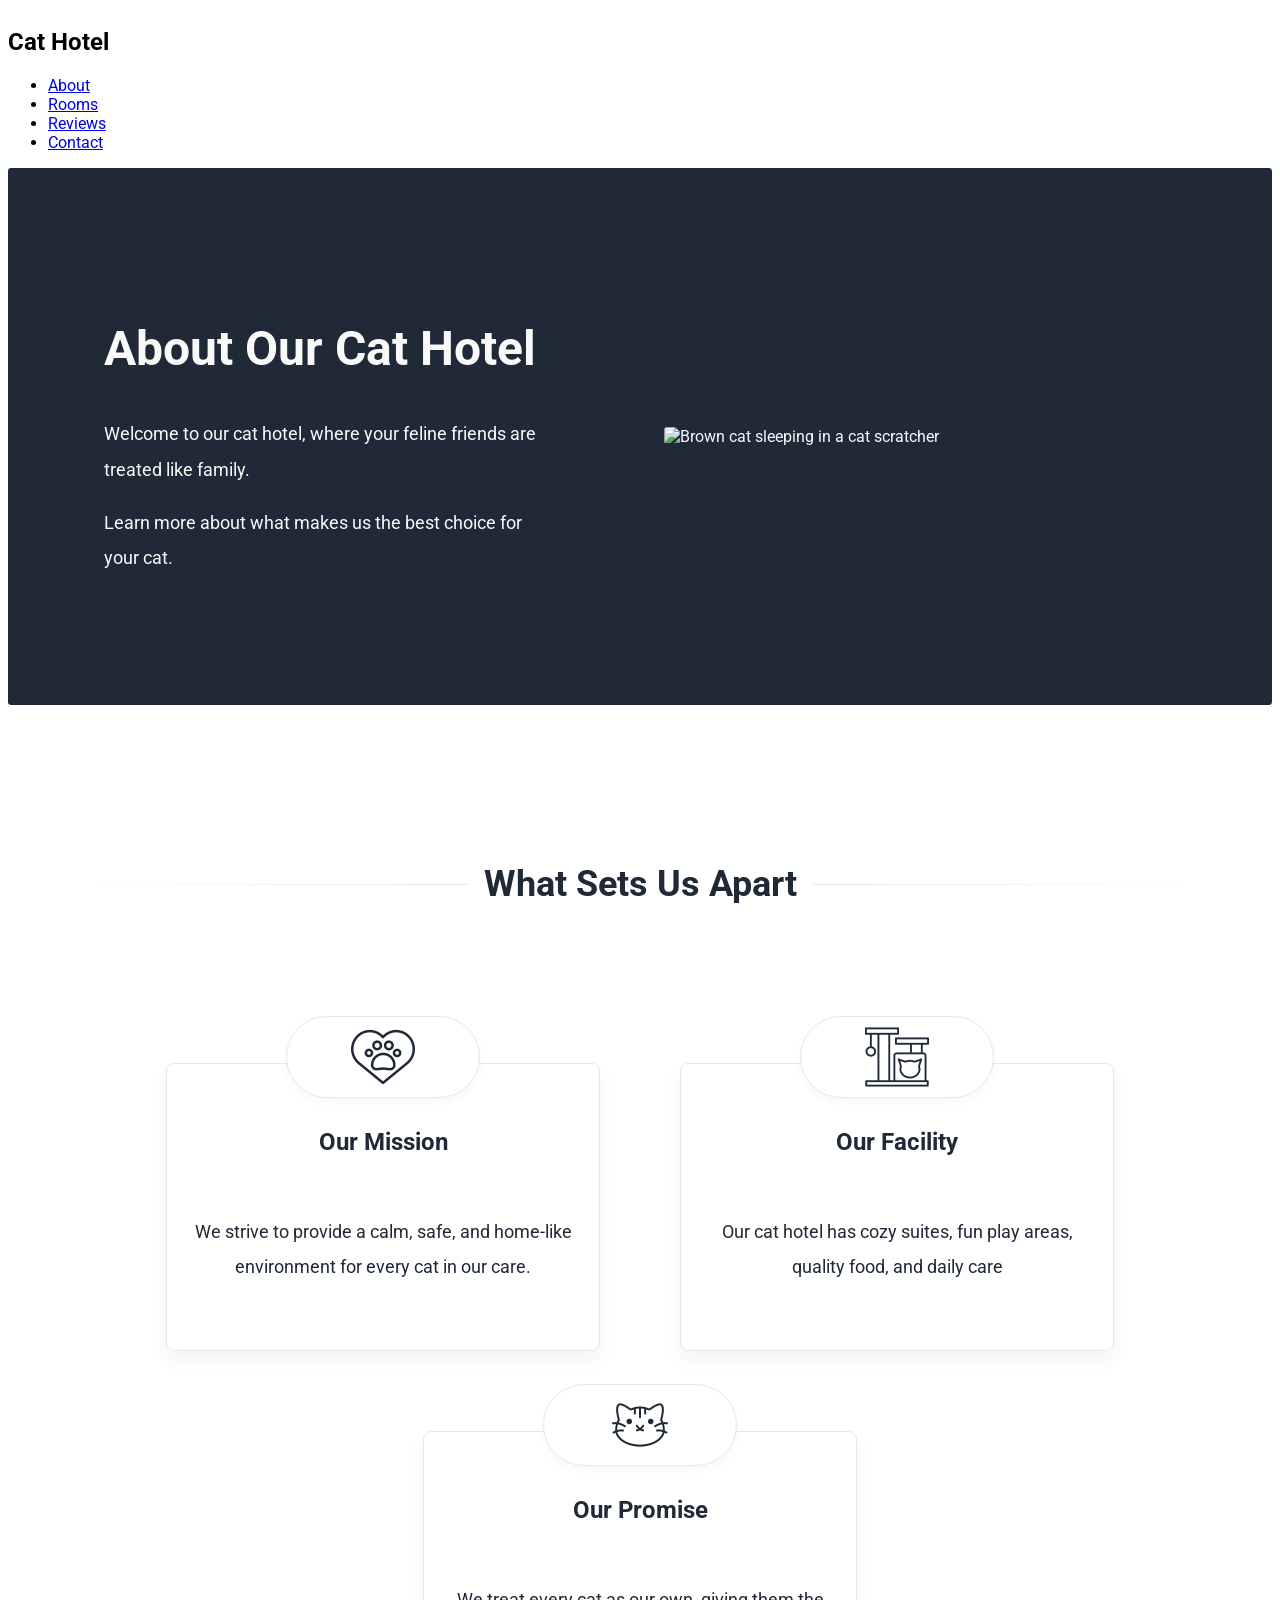
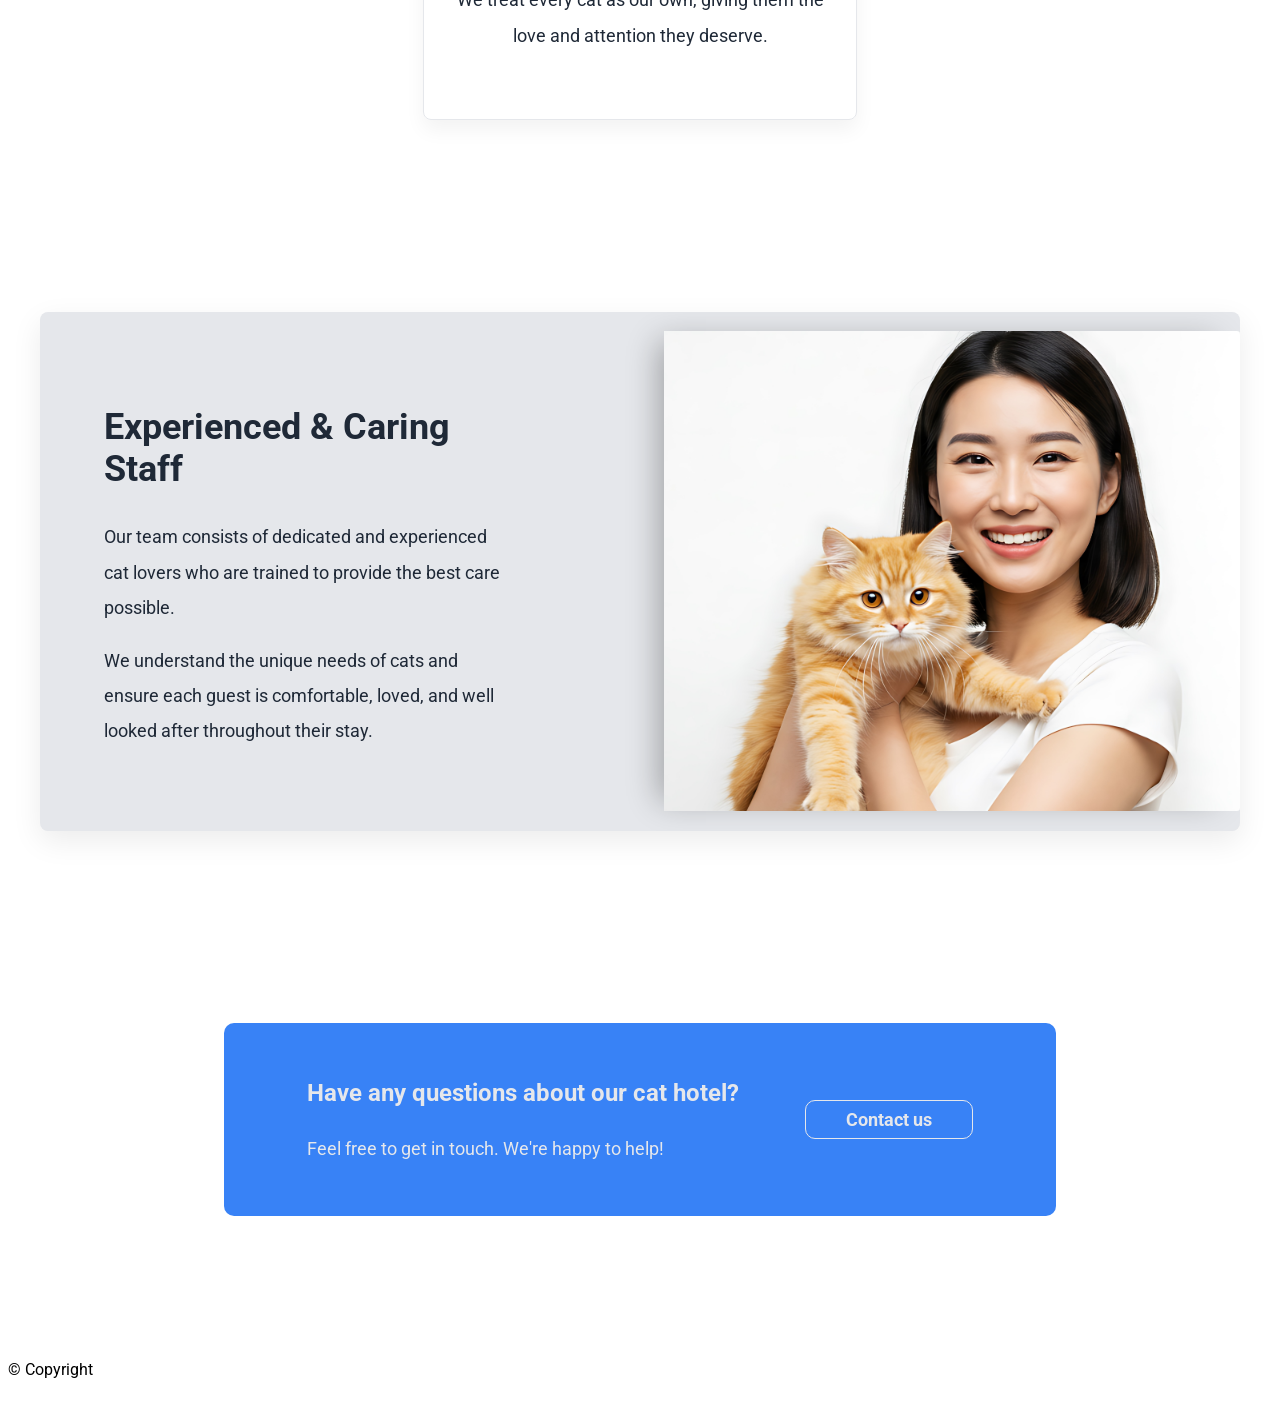
==== pages/about/about.html @ ea65e8a0 "Merge pull request #7 from zoegaidmore/ui-update-about-reviews feat: complete About and Reviews page" ====
<!doctype html>
<html lang="en">
  <head>
    <meta charset="UTF-8" />
    <meta name="viewport" content="width=device-width, initial-scale=1.0" />

    <link rel="stylesheet" href="../../assets/css/main.css" />
    <link rel="stylesheet" href="./about.css" />

    <title>About</title>
  </head>
  <body>
    <header>
      <div class="container">
        <h2>Cat Hotel</h2>
        <nav aria-label="Main navigation">
          <ul>
            <li><a href="../about/about.html" aria-current="page">About</a></li>
            <li><a href="../rooms/rooms.html">Rooms</a></li>
            <li><a href="../reviews/reviews.html">Reviews</a></li>
            <li><a href="../contact/contact.html">Contact</a></li>
          </ul>
        </nav>
      </div>
    </header>

    <main id="main-content">
      <div class="wrapper">
        <section class="section hero-about">
          <div class="hero-about__container container-flex-center">
            <div class="hero-about__content">
              <h1 class="hero-about__heading">About Our Cat Hotel</h1>
              <p class="hero-about__text">
                Welcome to our cat hotel, where your feline friends are treated like family.
              </p>
              <p class="hero-about__text">
                Learn more about what makes us the best choice for your cat.
              </p>
            </div>

            <img
              src="../../assets/images/about/about-hero-img.jpg"
              alt="Brown cat sleeping in a cat scratcher"
              class="hero-about__img"
            />
          </div>
        </section>

        <section class="section mission">
          <h2 class="mission__header">What Sets Us Apart</h2>

          <div class="mission__container">
            <article class="mission__card">
              <div class="mission__img-container">
                <img
                  src="../../assets/images/about/about-mission.png"
                  alt="mission icon"
                  class="mission__img"
                />
              </div>
              <h3 class="mission__card-header">Our Mission</h3>
              <p class="mission__card-text">
                We strive to provide a calm, safe, and home-like environment for every cat in our
                care.
              </p>
            </article>
            <article class="mission__card">
              <div class="mission__img-container">
                <img
                  src="../../assets/images/about/about-facility.png"
                  alt="Cat facility icon"
                  class="mission__img"
                />
              </div>
              <h3 class="mission__card-header">Our Facility</h3>
              <p class="mission__card-text">
                Our cat hotel has cozy suites, fun play areas, quality food, and daily care
              </p>
            </article>
            <article class="mission__card">
              <div class="mission__img-container">
                <img
                  src="../../assets/images/about/about-promise.png"
                  alt="Cat promise icon"
                  class="mission__img"
                />
              </div>
              <h3 class="mission__card-header">Our Promise</h3>
              <p class="mission__card-text">
                We treat every cat as our own, giving them the love and attention they deserve.
              </p>
            </article>
          </div>
        </section>

        <section class="section staff">
          <div class="staff__container container-flex-center">
            <div class="staff__content">
              <h2 class="staff__header">Experienced & Caring Staff</h2>
              <p class="staff__text">
                Our team consists of dedicated and experienced cat lovers who are trained to provide
                the best care possible.
              </p>
              <p class="staff__text">
                We understand the unique needs of cats and ensure each guest is comfortable, loved,
                and well looked after throughout their stay.
              </p>
            </div>
            <div class="staff__img-shadow-overlay"></div>
            
            <img
              src="../../assets/images/about/about-staff.jpg"
              alt="Cat hotel staff holding cat and smiling"
              class="staff__img"
            />
          </div>
        </section>

        <section class="section contact">
          <div class="contact__content">
            <h3 class="contact__header">Have any questions about our cat hotel?</h3>
            <p class="contact__text">Feel free to get in touch. We're happy to help!</p>
          </div>
          <a href="../contact/contact.html" class="contact__btn">Contact us</a>
        </section>
      </div>
    </main>

    <footer>
      <div class="container">
        <p>&copy; Copyright</p>
      </div>
    </footer>
  </body>
</html>
---- assets/css/main.css ----
:root {
  /*-------------------- COLORS --------------------*/

  /* Backgrounds */
  --color-bg-light: #e5e7eb;
  --color-bg-dark: #1f2937;

  /* Text colors */
  --color-text-primary: #1f2937;
  --color-text-secondary: #e5e7eb;
  --color-text-inverse: #f9faf8;

  /* Accent / CTA */
  --color-accent: #3882f6;

  /* Borders */
  --color-border: #e5e7eb;
  --color-accent-border: #3882f6;

  /*-------------------- TYPOGRAPHY --------------------*/

  /* Font family */
  --font-family-base: "Roboto", sans-serif;

  /* Font sizes */
  --font-size-xl: 3rem;
  --font-size-lg: 2.25rem;
  --font-size-md: 1.5rem;
  --font-size-sm: 1.125rem;

  /* Font weights */
  --font-weight-extra-bold: 800;
  --font-weight-bold: 700;
  --font-weight-regular: 400;
  --font-weight-light: 300;

  /* Font styles */
  --font-style-normal: normal;
  --font-style-italic: italic;

  /*-------------------- OTHER --------------------*/

  /* Border Radii */
  --border-radius-btn: 0.625rem;
  --border-radius-primary: 0.2rem;
  --border-radius-card: 0.5rem;
}

@font-face {
  font-family: "Roboto";
  src: url("../fonts/roboto/Roboto-LightItalic.ttf") format("truetype");
  font-weight: 300;
  font-style: italic;
}

@font-face {
  font-family: "Roboto";
  src: url("../fonts/roboto/Roboto-Regular.ttf") format("truetype");
  font-weight: 400;
  font-style: normal;
}

@font-face {
  font-family: "Roboto";
  src: url("../fonts/roboto/Roboto-Bold.ttf") format("truetype");
  font-weight: 700;
  font-style: normal;
}

@font-face {
  font-family: "Roboto";
  src: url("../fonts/roboto/Roboto-ExtraBold.ttf") format("truetype");
  font-weight: 800;
  font-style: normal;
}

body {
  display: flex;
  flex-direction: column;
  min-height: 100vh;
  font-family: var(--font-family-base);
}

.skip-link {
  position: absolute;
  top: -100px;
  left: 1rem;
  padding: 0.5rem 1rem;
  z-index: 1000;
  border-radius: var(--border-radius-primary);
  background-color: var(--color-bg-dark);
  color: var(--color-text-inverse);
}

.skip-link:focus {
  top: 1rem;
}

.header {
  background-color: var(--color-bg-dark);
  padding: 1rem 5rem 1rem 5rem;
}

.header__inner {
  display: flex;
  justify-content: space-between;
  align-items: center;
  gap: 2rem;
}

.header__logo {
  font-size: var(--font-size-md);
  font-weight: var(--font-weight-bold);
  color: var(--color-text-inverse);
  text-decoration: none;
}

.header__nav {
  display: flex;
  gap: 2rem;
  flex-wrap: wrap;
}

.header__link {
  font-size: var(--font-size-sm);
  color: var(--color-text-secondary);
  text-decoration: none;
}

.header__link:hover {
  color: var(--color-text-inverse);
}

.header__link:focus-visible {
  outline: 2px solid var(--color-text-inverse);
  outline-offset: 4px;
  border-radius: var(--border-radius-primary);
}

.footer {
  padding: 2rem 0;
  background-color: var(--color-bg-dark);
  text-align: center;
}

.footer__text {
  font-size: var(--font-size-sm);
  color: var(--color-text-inverse);
}
---- pages/about/about.css ----
/* Global Styling */

.wrapper {
  margin: 0 auto;
  display: flex;
  flex-direction: column;
  gap: 8rem;
}

/* Shared Layout */

.staff__content,
.hero-about__content {
  padding: 4rem;
  flex: 1;
}

.hero-about__content > * + *,
.staff__content > * + * {
  margin-top: 1rem;
}

.hero-about__img,
.staff__img {
  height: auto;
  max-height: 30rem;
  object-fit: cover;
  object-position: bottom;
  border-radius: var(--border-radius-primary);
  flex: 0 1 calc(50% - 1.5rem);
  max-width: calc(50% - 1.5rem);
}

.hero-about,
.staff {
  display: flex;
  width: 100%;
  margin: 0 auto;
  gap: 3rem;
  border-radius: var(--border-radius-primary);
  padding: 0;
}

.container-flex-center {
  max-width: 1200px;
  display: flex;
  gap: 3rem;
  justify-content: center;
  align-items: center;
  width: 100%;
  margin: auto;
}

/* HERO SECTION */

.hero-about {
  background-color: var(--color-bg-dark);
  color: var(--color-text-inverse);
  padding: 2rem 0;
}

.hero-about__heading {
  font-size: var(--font-size-xl);
  font-weight: var(--font-weight-bold);
}

.hero-about__text {
  font-size: var(--font-size-sm);
  font-weight: var(--font-weight-regular);
  line-height: 2.2rem;
}

.hero-about__container {
  padding: 1rem;
}

/* MISSION SECTION */

.mission {
  display: flex;
  flex-direction: column;
  gap: 8rem;
  justify-content: center;
  align-items: center;
  padding: 0;
  color: var(--color-text-primary);
  margin: auto;
  max-width: 1200px;
  width: 90%;
}

.mission__header {
  font-size: var(--font-size-lg);
  font-weight: var(--font-weight-bold);
  display: flex;
  align-items: center;
  justify-content: center;
  gap: 1rem;
  width: 100%;
  text-align: center;
}

.mission__header::before,
.mission__header::after {
  content: '';
  flex: 1;
  height: 1px;
  background-color: var(--color-border);
}

.mission__header::before {
  background: linear-gradient(to left, var(--color-border), transparent);
}
.mission__header::after {
  background: linear-gradient(to right, var(--color-border), transparent);
}

.mission__container {
  display: flex;
  flex-wrap: wrap;
  justify-content: center;
  gap: 5rem;
}

.mission__card {
  background-color: var(--color-bg);
  border: 1px solid var(--color-border);
  border-radius: var(--border-radius-card);

  box-shadow:
    inset 0 1px 1px rgba(255, 255, 255, 0.4),
    0 10px 20px rgba(0, 0, 0, 0.05);

  padding: 3rem 1rem;
  position: relative;
  display: flex;
  flex-direction: column;
  gap: 1rem;
  max-width: 25rem;
  text-align: center;
}

.mission__img-container {
  position: absolute;
  width: 12rem;
  top: -3rem;
  left: 50%;
  transform: translateX(-50%);
  background-color: #ffffff;
  padding: 0.5rem 0;
  display: flex;
  justify-content: center;
  align-items: center;
  border-radius: 3rem;
  border: 1px solid var(--color-border);
  box-shadow: 0 4px 10px rgba(0, 0, 0, 0.03);
}

.mission__card-text {
  font-size: var(--font-size-sm);
  font-weight: var(--font-weight-regular);
  line-height: 2.2rem;
}

.mission__card-header {
  font-size: var(--font-size-md);
  margin-top: 1rem;
  font-weight: var(--font-weight-bold);
}

.mission__img {
  height: 100%;
  max-height: 4rem;
}

/* STAFF SECTION */

.staff {
  max-width: 1200px;
  margin: 4rem auto;
  background-color: var(--color-bg-light);
  color: var(--color-text-primary);
  border-radius: var(--border-radius-card);
  display: flex;
  overflow: hidden;
  box-shadow: 0 10px 30px rgba(0, 0, 0, 0.08);
  width: 95%;
  align-items: stretch;
}

.staff .staff__text {
  font-size: var(--font-size-sm);
  font-weight: var(--font-weight-regular);
  line-height: 2.2rem;
}

.staff .staff__header {
  font-size: var(--font-size-lg);
  font-weight: var(--font-weight-bold);
}

.staff__img {
  border-top-left-radius: 0;
  border-bottom-left-radius: 0;
  box-shadow: -15px 0 30px -10px rgba(0, 0, 0, 0.3);
}

/* CONTACT SECTION */

.contact {
  display: flex;
  align-items: center;
  justify-content: space-evenly;
  background-color: var(--color-accent);
  color: var(--color-text-secondary);
  width: 100%;
  max-width: 800px;
  margin: 0 auto 8rem;
  padding: 2rem 1rem;
  border-radius: var(--border-radius-btn);
}

.contact__header {
  font-size: var(--font-size-md);
  font-weight: var(--font-weight-bold);
}

.contact__text {
  font-size: var(--font-size-sm);
  font-weight: var(--font-weight-regular);
  line-height: 2.2rem;
}

.contact__btn {
  padding: 0.5rem 2.5rem;
  width: fit-content;
  background-color: var(--color-accent);
  color: var(--color-text-secondary);
  text-decoration: none;
  border-radius: var(--border-radius-btn);
  font-size: var(--font-size-sm);
  font-weight: var(--font-weight-bold);
  transition: 0.3s ease;
  border: 1px solid var(--color-border);
}

.contact__btn:hover {
  border-color: var(--color-accent-border);
  background-color: var(--color-text-secondary);
  color: var(--color-accent);
}

.contact__btn:focus-visible {
  background-color: var(--color-text-secondary);
  color: var(--color-accent);
  outline: 2px solid var(--color-accent);
  outline-offset: 2px;
}

/* Responsive tweak */

@media (max-width: 1200px) {
  .staff__content,
  .hero-about__content {
    padding: 2rem;
    flex: 1;
  }
  .container-flex-center {
    gap: 1rem;
  }
}

@media (max-width: 768px) {
  .wrapper {
    gap: 3rem;
  }

  .hero-about {
    padding: 0;
    text-align: center;
  }

  .hero-about__container {
    padding: 0;
  }

  .hero-about__content {
    padding: 3rem;
  }

  .staff {
    width: 100%;
  }

  .staff__content {
    height: 50%;
  }
  .hero-about__img,
  .staff__img {
    width: 100%;
    max-width: 100%;
    border-radius: 0;
  }

  .staff__img {
    object-position: center;
  }

  .hero-about,
  .staff {
    border-radius: 0;
  }

  .container-flex-center {
    gap: 0;
    flex-direction: column;
  }

  .contact {
    border-radius: 0;
    flex-direction: column;
    text-align: center;
  }

  .contact__content > * + * {
    margin-top: 1rem;
  }
}
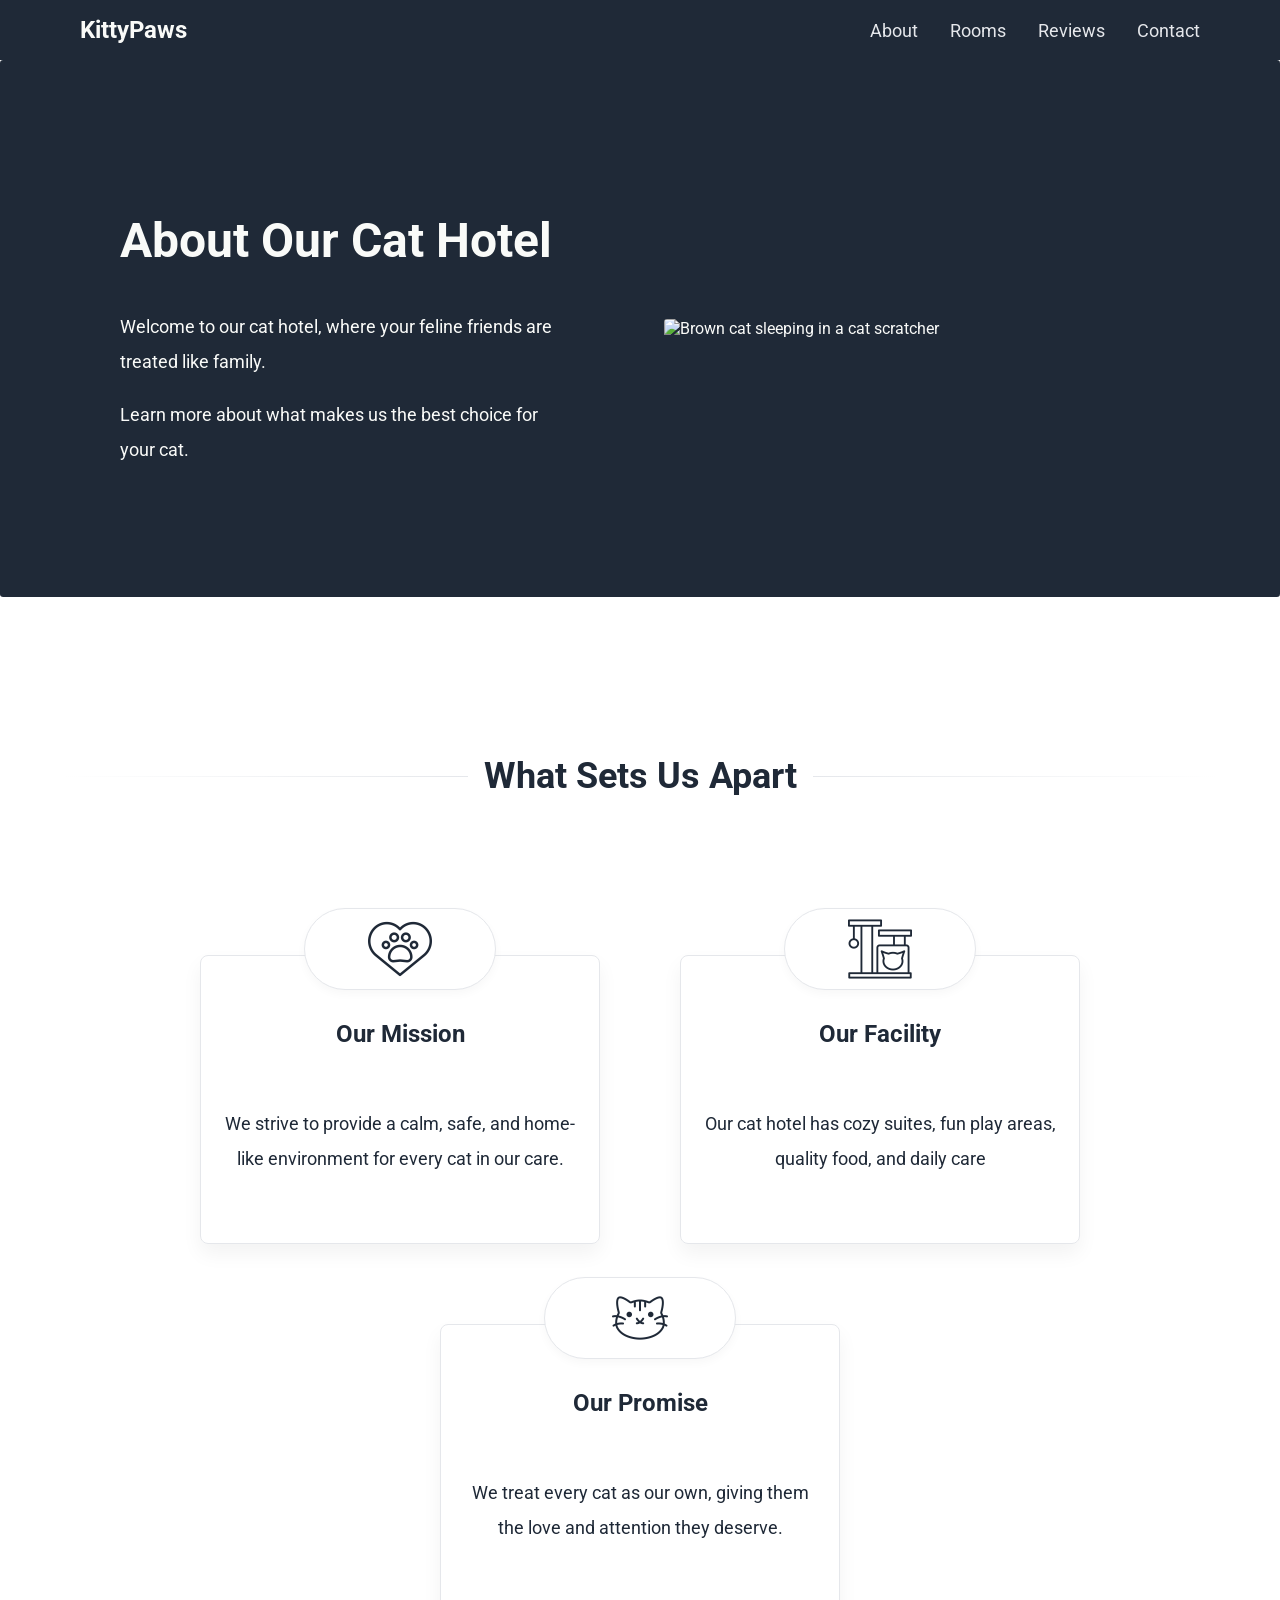
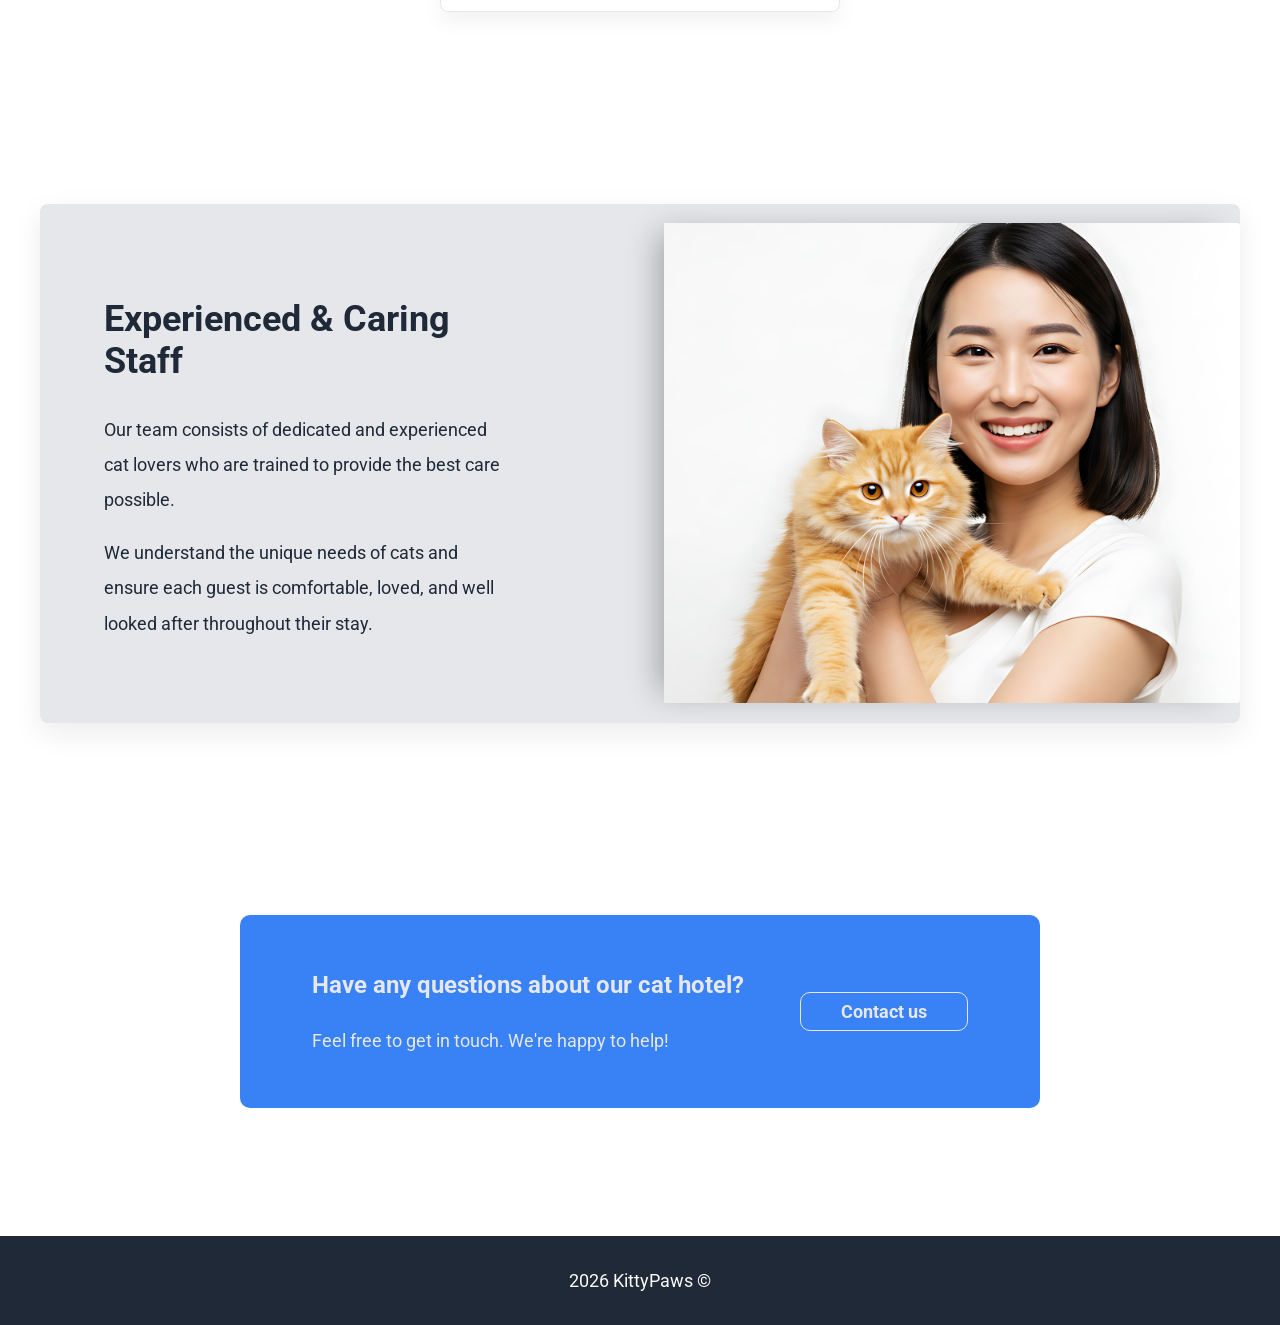
==== commit f9c03d6c: "Merge pull request #8 from zoegaidmore/feature/home-page Improved responsive design for the header. " ====
--- a/pages/about/about.html
+++ b/pages/about/about.html
@@ -10,16 +10,19 @@
     <title>About</title>
   </head>
   <body>
-    <header>
-      <div class="container">
-        <h2>Cat Hotel</h2>
-        <nav aria-label="Main navigation">
-          <ul>
-            <li><a href="../about/about.html" aria-current="page">About</a></li>
-            <li><a href="../rooms/rooms.html">Rooms</a></li>
-            <li><a href="../reviews/reviews.html">Reviews</a></li>
-            <li><a href="../contact/contact.html">Contact</a></li>
-          </ul>
+    <a class="skip-link" href="#main-content">Skip to main content</a>
+
+    <header class="header">
+      <div class="container header__inner">
+        <a href="../../index.html" class="header__logo" aria-label="KittyPaws home">
+          KittyPaws
+        </a>
+
+        <nav class="header__nav" aria-label="Main navigation">
+          <a href="./about.html" class="header__link">About</a>
+          <a href="../rooms/rooms.html" class="header__link">Rooms</a>
+          <a href="../reviews/reviews.html" class="header__link">Reviews</a>
+          <a href="../contact/contact.html" class="header__link">Contact</a>
         </nav>
       </div>
     </header>
@@ -31,7 +34,8 @@
             <div class="hero-about__content">
               <h1 class="hero-about__heading">About Our Cat Hotel</h1>
               <p class="hero-about__text">
-                Welcome to our cat hotel, where your feline friends are treated like family.
+                Welcome to our cat hotel, where your feline friends are treated
+                like family.
               </p>
               <p class="hero-about__text">
                 Learn more about what makes us the best choice for your cat.
@@ -60,8 +64,8 @@
               </div>
               <h3 class="mission__card-header">Our Mission</h3>
               <p class="mission__card-text">
-                We strive to provide a calm, safe, and home-like environment for every cat in our
-                care.
+                We strive to provide a calm, safe, and home-like environment for
+                every cat in our care.
               </p>
             </article>
             <article class="mission__card">
@@ -74,7 +78,8 @@
               </div>
               <h3 class="mission__card-header">Our Facility</h3>
               <p class="mission__card-text">
-                Our cat hotel has cozy suites, fun play areas, quality food, and daily care
+                Our cat hotel has cozy suites, fun play areas, quality food, and
+                daily care
               </p>
             </article>
             <article class="mission__card">
@@ -87,7 +92,8 @@
               </div>
               <h3 class="mission__card-header">Our Promise</h3>
               <p class="mission__card-text">
-                We treat every cat as our own, giving them the love and attention they deserve.
+                We treat every cat as our own, giving them the love and
+                attention they deserve.
               </p>
             </article>
           </div>
@@ -98,12 +104,12 @@
             <div class="staff__content">
               <h2 class="staff__header">Experienced & Caring Staff</h2>
               <p class="staff__text">
-                Our team consists of dedicated and experienced cat lovers who are trained to provide
-                the best care possible.
+                Our team consists of dedicated and experienced cat lovers who
+                are trained to provide the best care possible.
               </p>
               <p class="staff__text">
-                We understand the unique needs of cats and ensure each guest is comfortable, loved,
-                and well looked after throughout their stay.
+                We understand the unique needs of cats and ensure each guest is
+                comfortable, loved, and well looked after throughout their stay.
               </p>
             </div>
             <div class="staff__img-shadow-overlay"></div>
@@ -118,18 +124,20 @@
 
         <section class="section contact">
           <div class="contact__content">
-            <h3 class="contact__header">Have any questions about our cat hotel?</h3>
-            <p class="contact__text">Feel free to get in touch. We're happy to help!</p>
+            <h3 class="contact__header">
+              Have any questions about our cat hotel?
+            </h3>
+            <p class="contact__text">
+              Feel free to get in touch. We're happy to help!
+            </p>
           </div>
           <a href="../contact/contact.html" class="contact__btn">Contact us</a>
         </section>
       </div>
     </main>
 
-    <footer>
-      <div class="container">
-        <p>&copy; Copyright</p>
-      </div>
+    <footer class="footer">
+      <p class="footer__text">2026 KittyPaws &copy;</p>
     </footer>
   </body>
 </html>
--- a/assets/css/main.css
+++ b/assets/css/main.css
@@ -72,6 +72,19 @@
   src: url("../fonts/roboto/Roboto-ExtraBold.ttf") format("truetype");
   font-weight: 800;
   font-style: normal;
+}
+
+*,
+*::before,
+*::after {
+  box-sizing: border-box;
+}
+
+html,
+body {
+  margin: 0;
+  padding: 0;
+  overflow-x: hidden;
 }
 
 body {
@@ -98,7 +111,7 @@
 
 .header {
   background-color: var(--color-bg-dark);
-  padding: 1rem 5rem 1rem 5rem;
+  padding: 1rem 5rem;
 }
 
 .header__inner {
@@ -119,6 +132,7 @@
   display: flex;
   gap: 2rem;
   flex-wrap: wrap;
+  justify-content: flex-end;
 }
 
 .header__link {
@@ -138,7 +152,7 @@
 }
 
 .footer {
-  padding: 2rem 0;
+  padding: 1rem 0;
   background-color: var(--color-bg-dark);
   text-align: center;
 }
@@ -146,4 +160,45 @@
 .footer__text {
   font-size: var(--font-size-sm);
   color: var(--color-text-inverse);
-}+}
+
+@media (max-width: 900px) {
+  .header__inner {
+    gap: 1.5rem;
+  }
+
+  .header__nav {
+    gap: 1rem 1.25rem;
+  }
+
+  .header__link {
+    font-size: 1rem;
+  }
+}
+
+@media (max-width: 700px) {
+  .header {
+    padding: 1rem 0;
+  }
+
+  .header__inner {
+    align-items: center;
+    flex-direction: column;
+    gap: 0.5rem;
+  }
+
+  .header__nav {
+    width: 100%;
+    align-items: center;
+    flex-direction: column;
+    gap: 0.25rem;
+    justify-content: center;
+  }
+
+  .header__link {
+    display: block;
+    width: 100%;
+    padding: 0.5rem 0;
+    text-align: center;
+  }
+}
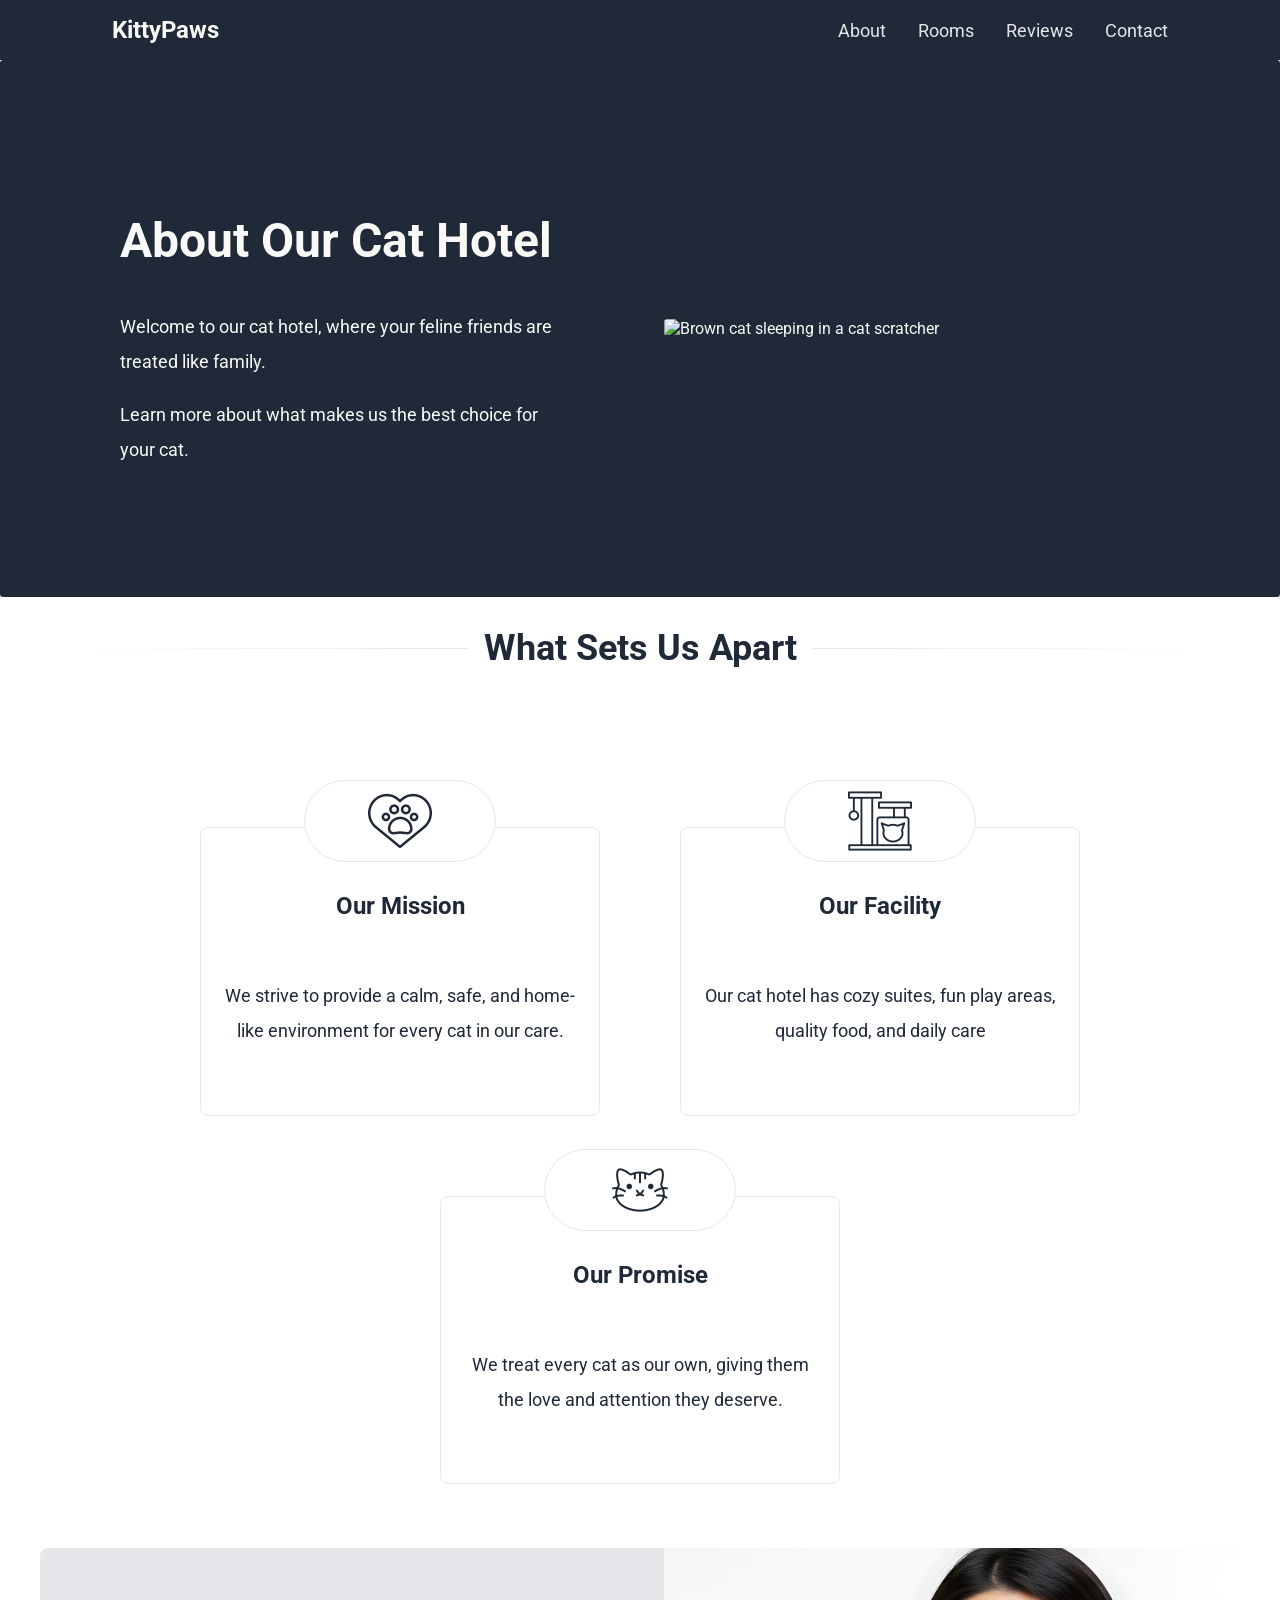
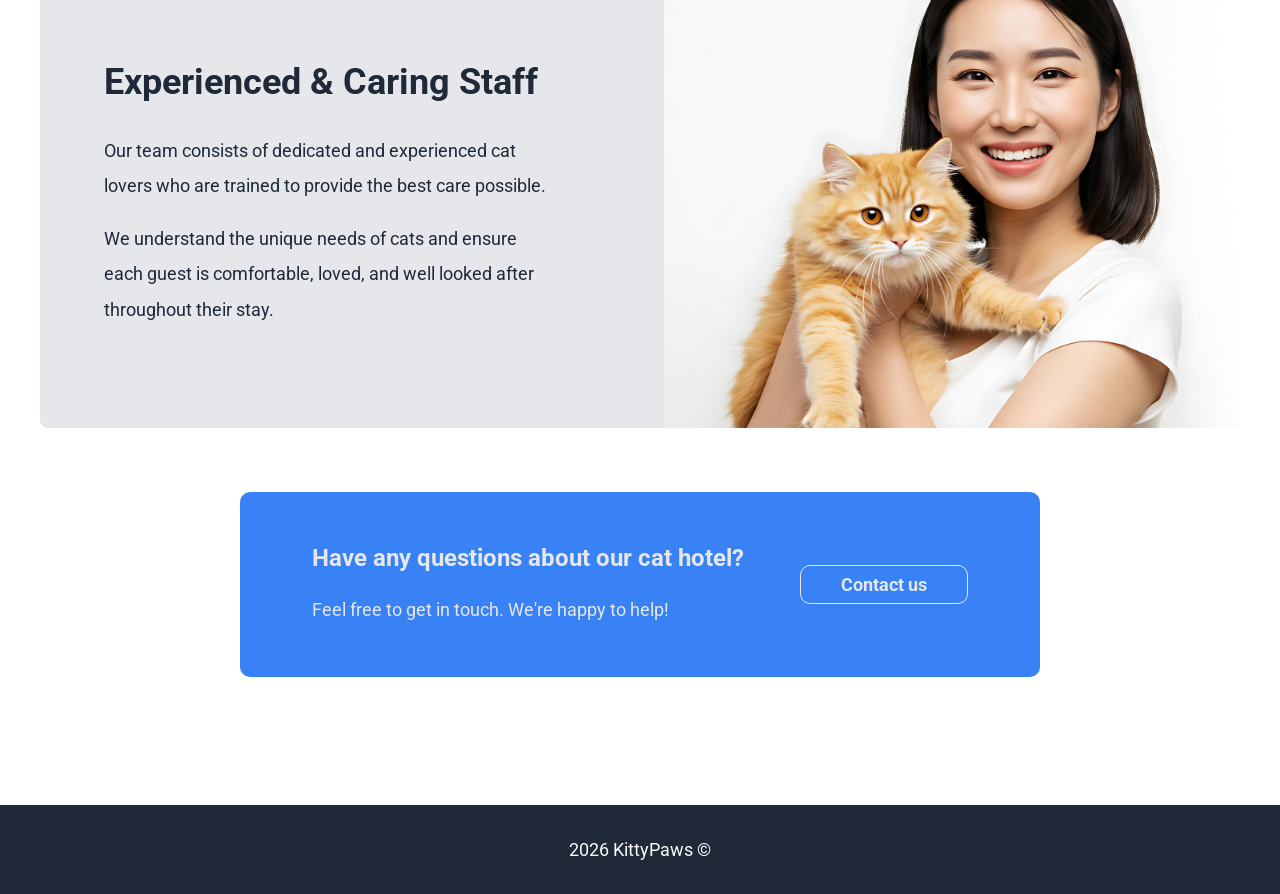
==== commit e8035514: "Final review: fixes, improvements, and cleanup" ====
--- a/pages/about/about.html
+++ b/pages/about/about.html
@@ -9,12 +9,16 @@
 
     <title>About</title>
   </head>
-  <body>
+  <body class="page">
     <a class="skip-link" href="#main-content">Skip to main content</a>
 
     <header class="header">
       <div class="container header__inner">
-        <a href="../../index.html" class="header__logo" aria-label="KittyPaws home">
+        <a
+          href="../../index.html"
+          class="header__logo"
+          aria-label="KittyPaws home"
+        >
           KittyPaws
         </a>
 
@@ -28,112 +32,113 @@
     </header>
 
     <main id="main-content">
-      <div class="wrapper">
-        <section class="section hero-about">
-          <div class="hero-about__container container-flex-center">
-            <div class="hero-about__content">
-              <h1 class="hero-about__heading">About Our Cat Hotel</h1>
-              <p class="hero-about__text">
-                Welcome to our cat hotel, where your feline friends are treated
-                like family.
-              </p>
-              <p class="hero-about__text">
-                Learn more about what makes us the best choice for your cat.
-              </p>
-            </div>
-
-            <img
-              src="../../assets/images/about/about-hero-img.jpg"
-              alt="Brown cat sleeping in a cat scratcher"
-              class="hero-about__img"
-            />
-          </div>
-        </section>
-
-        <section class="section mission">
-          <h2 class="mission__header">What Sets Us Apart</h2>
-
-          <div class="mission__container">
-            <article class="mission__card">
-              <div class="mission__img-container">
-                <img
-                  src="../../assets/images/about/about-mission.png"
-                  alt="mission icon"
-                  class="mission__img"
-                />
-              </div>
-              <h3 class="mission__card-header">Our Mission</h3>
-              <p class="mission__card-text">
-                We strive to provide a calm, safe, and home-like environment for
-                every cat in our care.
-              </p>
-            </article>
-            <article class="mission__card">
-              <div class="mission__img-container">
-                <img
-                  src="../../assets/images/about/about-facility.png"
-                  alt="Cat facility icon"
-                  class="mission__img"
-                />
-              </div>
-              <h3 class="mission__card-header">Our Facility</h3>
-              <p class="mission__card-text">
-                Our cat hotel has cozy suites, fun play areas, quality food, and
-                daily care
-              </p>
-            </article>
-            <article class="mission__card">
-              <div class="mission__img-container">
-                <img
-                  src="../../assets/images/about/about-promise.png"
-                  alt="Cat promise icon"
-                  class="mission__img"
-                />
-              </div>
-              <h3 class="mission__card-header">Our Promise</h3>
-              <p class="mission__card-text">
-                We treat every cat as our own, giving them the love and
-                attention they deserve.
-              </p>
-            </article>
-          </div>
-        </section>
-
-        <section class="section staff">
-          <div class="staff__container container-flex-center">
-            <div class="staff__content">
-              <h2 class="staff__header">Experienced & Caring Staff</h2>
-              <p class="staff__text">
-                Our team consists of dedicated and experienced cat lovers who
-                are trained to provide the best care possible.
-              </p>
-              <p class="staff__text">
-                We understand the unique needs of cats and ensure each guest is
-                comfortable, loved, and well looked after throughout their stay.
-              </p>
-            </div>
-            <div class="staff__img-shadow-overlay"></div>
-            
-            <img
-              src="../../assets/images/about/about-staff.jpg"
-              alt="Cat hotel staff holding cat and smiling"
-              class="staff__img"
-            />
-          </div>
-        </section>
-
-        <section class="section contact">
-          <div class="contact__content">
-            <h3 class="contact__header">
-              Have any questions about our cat hotel?
-            </h3>
-            <p class="contact__text">
-              Feel free to get in touch. We're happy to help!
+      <section class="section hero-about" aria-labelledby="about-hero-title">
+        <div class="hero-about__container container-flex-center">
+          <div class="hero-about__content">
+            <h1 class="hero-about__heading" id="about-hero-title">
+              About Our Cat Hotel
+            </h1>
+            <p class="hero-about__text">
+              Welcome to our cat hotel, where your feline friends are treated
+              like family.
+            </p>
+            <p class="hero-about__text">
+              Learn more about what makes us the best choice for your cat.
             </p>
           </div>
-          <a href="../contact/contact.html" class="contact__btn">Contact us</a>
-        </section>
-      </div>
+
+          <img
+            src="../../assets/images/about/about-hero-img.jpg"
+            alt="Brown cat sleeping in a cat scratcher"
+            class="hero-about__img"
+          />
+        </div>
+      </section>
+
+      <section class="section mission" aria-labelledby="mission-title">
+        <h2 class="mission__header" id="mission-title">What Sets Us Apart</h2>
+
+        <div class="mission__container">
+          <article class="mission__card">
+            <div class="mission__img-container">
+              <img
+                src="../../assets/images/about/about-mission.png"
+                alt="mission icon"
+                class="mission__img"
+              />
+            </div>
+            <h3 class="mission__card-header">Our Mission</h3>
+            <p class="mission__card-text">
+              We strive to provide a calm, safe, and home-like environment for
+              every cat in our care.
+            </p>
+          </article>
+          <article class="mission__card">
+            <div class="mission__img-container">
+              <img
+                src="../../assets/images/about/about-facility.png"
+                alt="Cat facility icon"
+                class="mission__img"
+              />
+            </div>
+            <h3 class="mission__card-header">Our Facility</h3>
+            <p class="mission__card-text">
+              Our cat hotel has cozy suites, fun play areas, quality food, and
+              daily care
+            </p>
+          </article>
+          <article class="mission__card">
+            <div class="mission__img-container">
+              <img
+                src="../../assets/images/about/about-promise.png"
+                alt="Cat promise icon"
+                class="mission__img"
+              />
+            </div>
+            <h3 class="mission__card-header">Our Promise</h3>
+            <p class="mission__card-text">
+              We treat every cat as our own, giving them the love and attention
+              they deserve.
+            </p>
+          </article>
+        </div>
+      </section>
+
+      <section class="section staff" aria-labelledby="staff-title">
+        <div class="staff__container container-flex-center">
+          <div class="staff__content">
+            <h2 class="staff__header" id="staff-title">
+              Experienced & Caring Staff
+            </h2>
+            <p class="staff__text">
+              Our team consists of dedicated and experienced cat lovers who are
+              trained to provide the best care possible.
+            </p>
+            <p class="staff__text">
+              We understand the unique needs of cats and ensure each guest is
+              comfortable, loved, and well looked after throughout their stay.
+            </p>
+          </div>
+
+          <img
+            src="../../assets/images/about/about-staff.jpg"
+            alt="Cat hotel staff holding cat and smiling"
+            class="staff__img"
+          />
+        </div>
+      </section>
+
+      <section class="section contact" aria-labelledby="about-contact-title">
+        <div class="contact__content">
+          <h2 class="contact__header" id="about-contact-title">
+            Have any questions about our cat hotel?
+          </h2>
+          <p class="contact__text">
+            Feel free to get in touch. We're happy to help!
+          </p>
+        </div>
+        <a href="../contact/contact.html" class="contact__btn">Contact us</a>
+      </section>
     </main>
 
     <footer class="footer">
--- a/assets/css/main.css
+++ b/assets/css/main.css
@@ -92,6 +92,31 @@
   flex-direction: column;
   min-height: 100vh;
   font-family: var(--font-family-base);
+}
+
+.container {
+  width: 100%;
+  max-width: 1200px;
+  margin: 0 auto;
+  padding: 0 2rem;
+}
+
+.button {
+  display: inline-block;
+  padding: 0.75rem 2rem;
+  background-color: var(--color-accent);
+  border: 2px solid var(--color-accent);
+  border-radius: var(--border-radius-btn);
+  color: var(--color-text-inverse);
+  font-size: var(--font-size-sm);
+  font-weight: var(--font-weight-bold);
+  text-align: center;
+  text-decoration: none;
+}
+
+.button:focus-visible {
+  outline: 3px solid var(--color-text-inverse);
+  outline-offset: 3px;
 }
 
 .skip-link {
@@ -162,6 +187,106 @@
   color: var(--color-text-inverse);
 }
 
+.hero {
+  padding: 3rem 5rem 6rem 5rem;
+  background-color: var(--color-bg-dark);
+}
+
+.hero__inner {
+  display: flex;
+  justify-content: space-between;
+  align-items: center;
+  gap: 3rem;
+  min-width: 0;
+}
+
+.hero__content {
+  display: flex;
+  flex: 1 1 0;
+  flex-direction: column;
+  align-items: flex-start;
+  gap: 1.5rem;
+  max-width: 27rem;
+  min-width: 0;
+}
+
+.hero__media {
+  display: flex;
+  flex: 0 1 28rem;
+  justify-content: center;
+  align-items: center;
+  min-height: 18rem;
+  overflow: hidden;
+  background-color: transparent;
+  min-width: 0;
+}
+
+.hero__title {
+  margin: 0;
+  font-size: var(--font-size-xl);
+  line-height: 1.1;
+  font-weight: var(--font-weight-extra-bold);
+  color: var(--color-text-inverse);
+}
+
+.hero__text {
+  margin: 0;
+  font-size: var(--font-size-sm);
+  font-weight: var(--font-weight-regular);
+  font-style: var(--font-style-normal);
+  color: var(--color-text-secondary);
+}
+
+.hero__image {
+  display: block;
+  width: 100%;
+  height: 100%;
+  object-fit: cover;
+}
+
+.cta-banner {
+  padding: 4rem 0;
+}
+
+.cta-banner__inner {
+  display: flex;
+  justify-content: space-evenly;
+  align-items: center;
+  max-width: 900px;
+  gap: 2rem;
+  min-width: 0;
+  padding: 2.5rem 3rem;
+  background-color: var(--color-accent);
+  border-radius: var(--border-radius-card);
+}
+
+.cta-banner__content {
+  max-width: 40rem;
+  min-width: 0;
+}
+
+.cta-banner__title {
+  margin: 0;
+  font-size: var(--font-size-md);
+  font-weight: var(--font-weight-bold);
+  font-style: var(--font-style-normal);
+  color: var(--color-text-inverse);
+}
+
+.cta-banner__text {
+  margin: 0;
+  padding: 0;
+  font-size: var(--font-size-sm);
+  font-weight: var(--font-weight-regular);
+  font-style: var(--font-style-normal);
+  color: var(--color-text-secondary);
+}
+
+.cta-banner__button {
+  flex-shrink: 0;
+  border-color: var(--color-text-inverse);
+}
+
 @media (max-width: 900px) {
   .header__inner {
     gap: 1.5rem;
@@ -174,9 +299,38 @@
   .header__link {
     font-size: 1rem;
   }
+
+  .hero__inner {
+    flex-direction: column;
+    align-items: flex-start;
+  }
+
+  .hero__content,
+  .hero__media,
+  .hero__image {
+    max-width: 100%;
+  }
+
+  .hero__media {
+    width: 100%;
+    flex-basis: auto;
+  }
+
+  .cta-banner__inner {
+    flex-direction: column;
+    align-items: flex-start;
+  }
+
+  .cta-banner__content {
+    max-width: 100%;
+  }
 }
 
 @media (max-width: 700px) {
+  .container {
+    padding: 0 1rem;
+  }
+
   .header {
     padding: 1rem 0;
   }
@@ -201,4 +355,24 @@
     padding: 0.5rem 0;
     text-align: center;
   }
-}
+
+  .hero {
+    padding: 2.5rem 0 4rem;
+  }
+
+  .hero__title {
+    font-size: var(--font-size-lg);
+  }
+
+  .hero__media {
+    min-height: auto;
+  }
+
+  .cta-banner__inner {
+    padding: 2rem;
+  }
+
+  .cta-banner__title {
+    font-size: var(--font-size-md);
+  }
+}
--- a/pages/about/about.css
+++ b/pages/about/about.css
@@ -1,14 +1,3 @@
-/* Global Styling */
-
-.wrapper {
-  margin: 0 auto;
-  display: flex;
-  flex-direction: column;
-  gap: 8rem;
-}
-
-/* Shared Layout */
-
 .staff__content,
 .hero-about__content {
   padding: 4rem;
@@ -127,10 +116,6 @@
   border: 1px solid var(--color-border);
   border-radius: var(--border-radius-card);
 
-  box-shadow:
-    inset 0 1px 1px rgba(255, 255, 255, 0.4),
-    0 10px 20px rgba(0, 0, 0, 0.05);
-
   padding: 3rem 1rem;
   position: relative;
   display: flex;
@@ -153,7 +138,6 @@
   align-items: center;
   border-radius: 3rem;
   border: 1px solid var(--color-border);
-  box-shadow: 0 4px 10px rgba(0, 0, 0, 0.03);
 }
 
 .mission__card-text {
@@ -183,7 +167,6 @@
   border-radius: var(--border-radius-card);
   display: flex;
   overflow: hidden;
-  box-shadow: 0 10px 30px rgba(0, 0, 0, 0.08);
   width: 95%;
   align-items: stretch;
 }
@@ -202,7 +185,6 @@
 .staff__img {
   border-top-left-radius: 0;
   border-bottom-left-radius: 0;
-  box-shadow: -15px 0 30px -10px rgba(0, 0, 0, 0.3);
 }
 
 /* CONTACT SECTION */
@@ -271,8 +253,8 @@
 }
 
 @media (max-width: 768px) {
-  .wrapper {
-    gap: 3rem;
+  main > .section + .section {
+    margin-top: 3rem;
   }
 
   .hero-about {
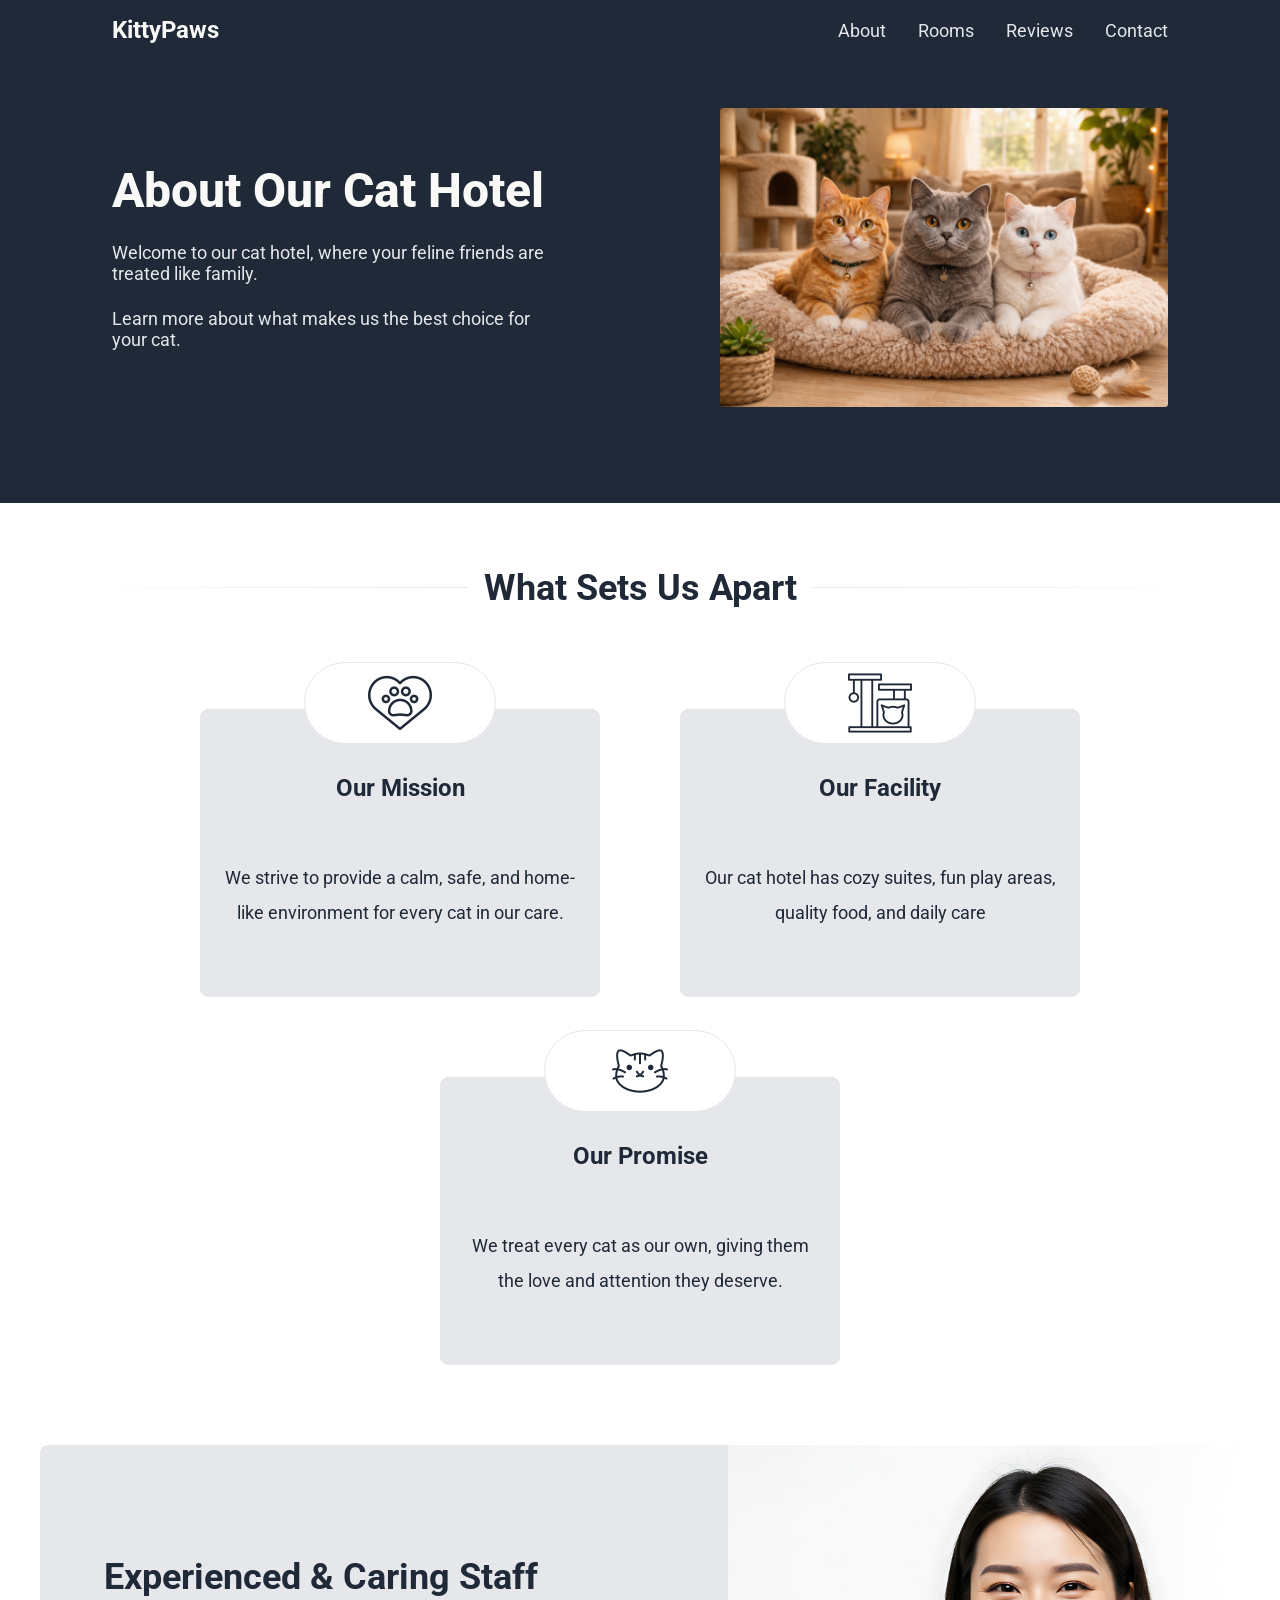
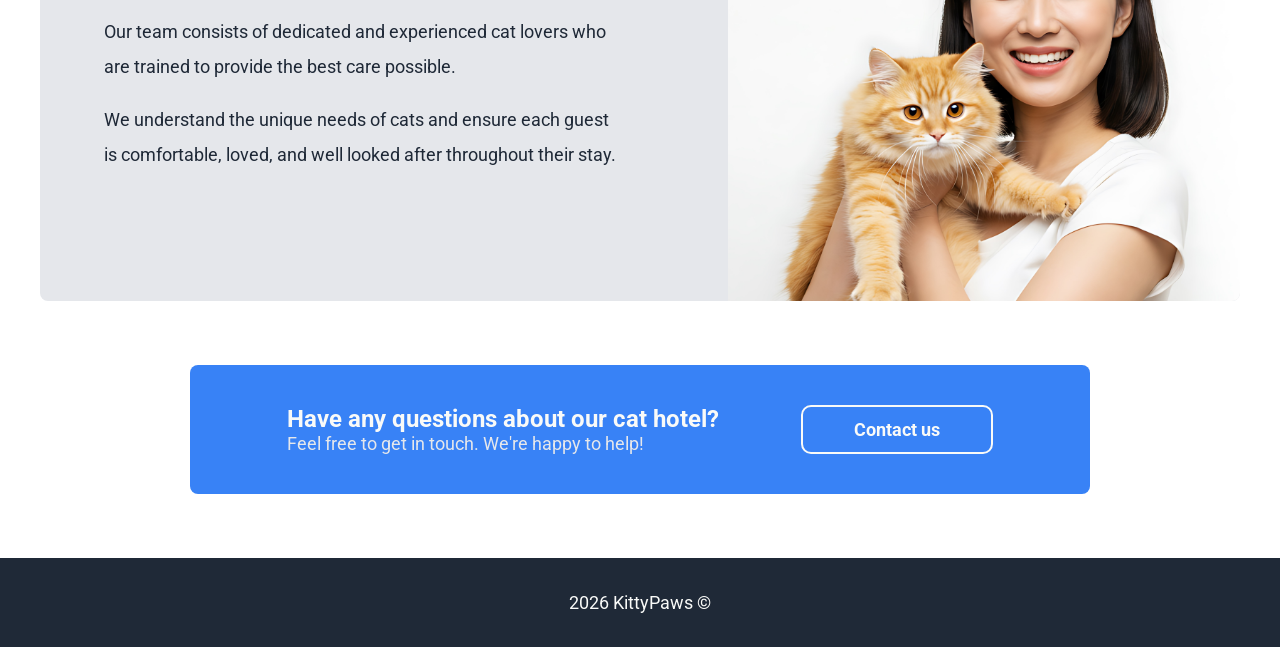
==== commit ca139014: "Final code review and fixes" ====
--- a/pages/about/about.html
+++ b/pages/about/about.html
@@ -32,26 +32,28 @@
     </header>
 
     <main id="main-content">
-      <section class="section hero-about" aria-labelledby="about-hero-title">
-        <div class="hero-about__container container-flex-center">
-          <div class="hero-about__content">
-            <h1 class="hero-about__heading" id="about-hero-title">
+      <section class="hero" aria-labelledby="about-hero-title">
+        <div class="container hero__inner">
+          <div class="hero__content">
+            <h1 class="hero__title" id="about-hero-title">
               About Our Cat Hotel
             </h1>
-            <p class="hero-about__text">
+            <p class="hero__text">
               Welcome to our cat hotel, where your feline friends are treated
               like family.
             </p>
-            <p class="hero-about__text">
+            <p class="hero__text">
               Learn more about what makes us the best choice for your cat.
             </p>
           </div>
 
-          <img
-            src="../../assets/images/about/about-hero-img.jpg"
-            alt="Brown cat sleeping in a cat scratcher"
-            class="hero-about__img"
-          />
+          <div class="hero__media">
+            <img
+              src="../../assets/images/about/about-hotel.jpg"
+              alt="A cat relaxing at the hotel"
+              class="hero__image"
+            />
+          </div>
         </div>
       </section>
 
@@ -63,7 +65,7 @@
             <div class="mission__img-container">
               <img
                 src="../../assets/images/about/about-mission.png"
-                alt="mission icon"
+                alt=""
                 class="mission__img"
               />
             </div>
@@ -77,7 +79,7 @@
             <div class="mission__img-container">
               <img
                 src="../../assets/images/about/about-facility.png"
-                alt="Cat facility icon"
+                alt=""
                 class="mission__img"
               />
             </div>
@@ -91,7 +93,7 @@
             <div class="mission__img-container">
               <img
                 src="../../assets/images/about/about-promise.png"
-                alt="Cat promise icon"
+                alt=""
                 class="mission__img"
               />
             </div>
@@ -128,16 +130,20 @@
         </div>
       </section>
 
-      <section class="section contact" aria-labelledby="about-contact-title">
-        <div class="contact__content">
-          <h2 class="contact__header" id="about-contact-title">
-            Have any questions about our cat hotel?
-          </h2>
-          <p class="contact__text">
-            Feel free to get in touch. We're happy to help!
-          </p>
+      <section class="cta-banner" aria-labelledby="about-contact-title">
+        <div class="container cta-banner__inner">
+          <div class="cta-banner__content">
+            <h2 class="cta-banner__title" id="about-contact-title">
+              Have any questions about our cat hotel?
+            </h2>
+            <p class="cta-banner__text">
+              Feel free to get in touch. We're happy to help!
+            </p>
+          </div>
+          <a href="../contact/contact.html" class="button cta-banner__button"
+            >Contact us</a
+          >
         </div>
-        <a href="../contact/contact.html" class="contact__btn">Contact us</a>
       </section>
     </main>
 
--- a/assets/css/main.css
+++ b/assets/css/main.css
@@ -117,6 +117,12 @@
 .button:focus-visible {
   outline: 3px solid var(--color-text-inverse);
   outline-offset: 3px;
+}
+
+.button:hover {
+  filter: brightness(1.15);
+  transform: translateY(-2px);
+  box-shadow: 0 6px 16px rgba(0, 0, 0, 0.2);
 }
 
 .skip-link {
@@ -284,7 +290,9 @@
 
 .cta-banner__button {
   flex-shrink: 0;
+  min-width: 12rem;
   border-color: var(--color-text-inverse);
+  text-align: center;
 }
 
 @media (max-width: 900px) {
--- a/pages/about/about.css
+++ b/pages/about/about.css
@@ -1,26 +1,24 @@
-.staff__content,
-.hero-about__content {
+.staff__content {
   padding: 4rem;
   flex: 1;
 }
 
-.hero-about__content > * + *,
 .staff__content > * + * {
   margin-top: 1rem;
 }
 
-.hero-about__img,
 .staff__img {
-  height: auto;
-  max-height: 30rem;
+  display: block;
+  width: 100%;
+  height: 100%;
+  min-height: 100%;
   object-fit: cover;
-  object-position: bottom;
+  object-position: center;
   border-radius: var(--border-radius-primary);
-  flex: 0 1 calc(50% - 1.5rem);
-  max-width: calc(50% - 1.5rem);
-}
-
-.hero-about,
+  flex: 0 0 32rem;
+  max-width: 32rem;
+}
+
 .staff {
   display: flex;
   width: 100%;
@@ -40,38 +38,19 @@
   margin: auto;
 }
 
-/* HERO SECTION */
-
-.hero-about {
-  background-color: var(--color-bg-dark);
-  color: var(--color-text-inverse);
-  padding: 2rem 0;
-}
-
-.hero-about__heading {
-  font-size: var(--font-size-xl);
-  font-weight: var(--font-weight-bold);
-}
-
-.hero-about__text {
-  font-size: var(--font-size-sm);
-  font-weight: var(--font-weight-regular);
-  line-height: 2.2rem;
-}
-
-.hero-about__container {
-  padding: 1rem;
-}
-
-/* MISSION SECTION */
+.hero__image {
+  max-height: 30rem;
+  object-position: bottom;
+  border-radius: var(--border-radius-primary);
+}
 
 .mission {
   display: flex;
   flex-direction: column;
-  gap: 8rem;
-  justify-content: center;
-  align-items: center;
-  padding: 0;
+  gap: 6.25rem;
+  justify-content: center;
+  align-items: center;
+  padding: 4rem 0 0;
   color: var(--color-text-primary);
   margin: auto;
   max-width: 1200px;
@@ -79,6 +58,7 @@
 }
 
 .mission__header {
+  margin: 0;
   font-size: var(--font-size-lg);
   font-weight: var(--font-weight-bold);
   display: flex;
@@ -91,7 +71,7 @@
 
 .mission__header::before,
 .mission__header::after {
-  content: '';
+  content: "";
   flex: 1;
   height: 1px;
   background-color: var(--color-border);
@@ -112,7 +92,7 @@
 }
 
 .mission__card {
-  background-color: var(--color-bg);
+  background-color: var(--color-bg-light);
   border: 1px solid var(--color-border);
   border-radius: var(--border-radius-card);
 
@@ -157,11 +137,9 @@
   max-height: 4rem;
 }
 
-/* STAFF SECTION */
-
 .staff {
   max-width: 1200px;
-  margin: 4rem auto;
+  margin: 5rem auto 0;
   background-color: var(--color-bg-light);
   color: var(--color-text-primary);
   border-radius: var(--border-radius-card);
@@ -178,6 +156,7 @@
 }
 
 .staff .staff__header {
+  margin: 0;
   font-size: var(--font-size-lg);
   font-weight: var(--font-weight-bold);
 }
@@ -187,63 +166,8 @@
   border-bottom-left-radius: 0;
 }
 
-/* CONTACT SECTION */
-
-.contact {
-  display: flex;
-  align-items: center;
-  justify-content: space-evenly;
-  background-color: var(--color-accent);
-  color: var(--color-text-secondary);
-  width: 100%;
-  max-width: 800px;
-  margin: 0 auto 8rem;
-  padding: 2rem 1rem;
-  border-radius: var(--border-radius-btn);
-}
-
-.contact__header {
-  font-size: var(--font-size-md);
-  font-weight: var(--font-weight-bold);
-}
-
-.contact__text {
-  font-size: var(--font-size-sm);
-  font-weight: var(--font-weight-regular);
-  line-height: 2.2rem;
-}
-
-.contact__btn {
-  padding: 0.5rem 2.5rem;
-  width: fit-content;
-  background-color: var(--color-accent);
-  color: var(--color-text-secondary);
-  text-decoration: none;
-  border-radius: var(--border-radius-btn);
-  font-size: var(--font-size-sm);
-  font-weight: var(--font-weight-bold);
-  transition: 0.3s ease;
-  border: 1px solid var(--color-border);
-}
-
-.contact__btn:hover {
-  border-color: var(--color-accent-border);
-  background-color: var(--color-text-secondary);
-  color: var(--color-accent);
-}
-
-.contact__btn:focus-visible {
-  background-color: var(--color-text-secondary);
-  color: var(--color-accent);
-  outline: 2px solid var(--color-accent);
-  outline-offset: 2px;
-}
-
-/* Responsive tweak */
-
 @media (max-width: 1200px) {
-  .staff__content,
-  .hero-about__content {
+  .staff__content {
     padding: 2rem;
     flex: 1;
   }
@@ -253,42 +177,31 @@
 }
 
 @media (max-width: 768px) {
-  main > .section + .section {
+  .mission {
+    padding-top: 3rem;
+  }
+
+  .staff {
     margin-top: 3rem;
-  }
-
-  .hero-about {
-    padding: 0;
-    text-align: center;
-  }
-
-  .hero-about__container {
-    padding: 0;
-  }
-
-  .hero-about__content {
-    padding: 3rem;
-  }
-
-  .staff {
     width: 100%;
   }
 
   .staff__content {
     height: 50%;
   }
-  .hero-about__img,
   .staff__img {
+    height: auto;
+    min-height: 0;
     width: 100%;
     max-width: 100%;
     border-radius: 0;
+    flex-basis: auto;
   }
 
   .staff__img {
     object-position: center;
   }
 
-  .hero-about,
   .staff {
     border-radius: 0;
   }
@@ -297,14 +210,4 @@
     gap: 0;
     flex-direction: column;
   }
-
-  .contact {
-    border-radius: 0;
-    flex-direction: column;
-    text-align: center;
-  }
-
-  .contact__content > * + * {
-    margin-top: 1rem;
-  }
-}
+}
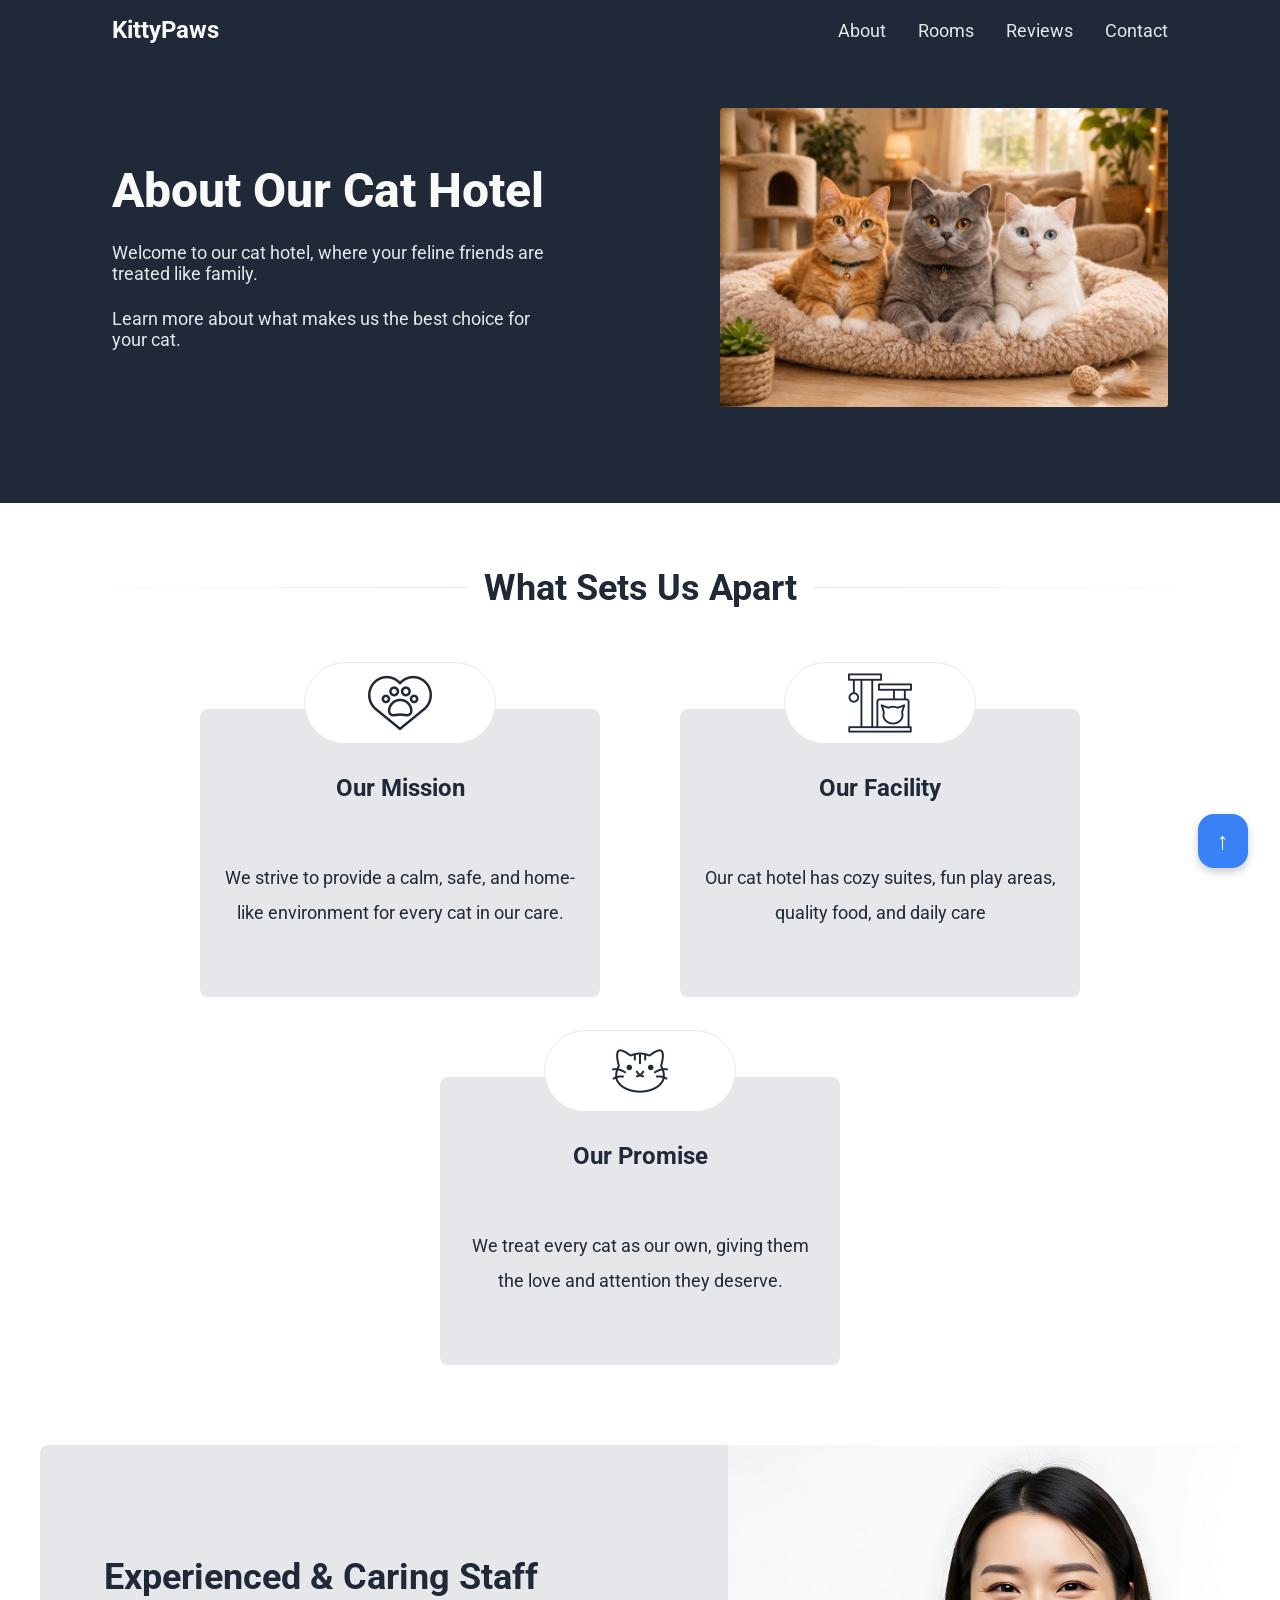
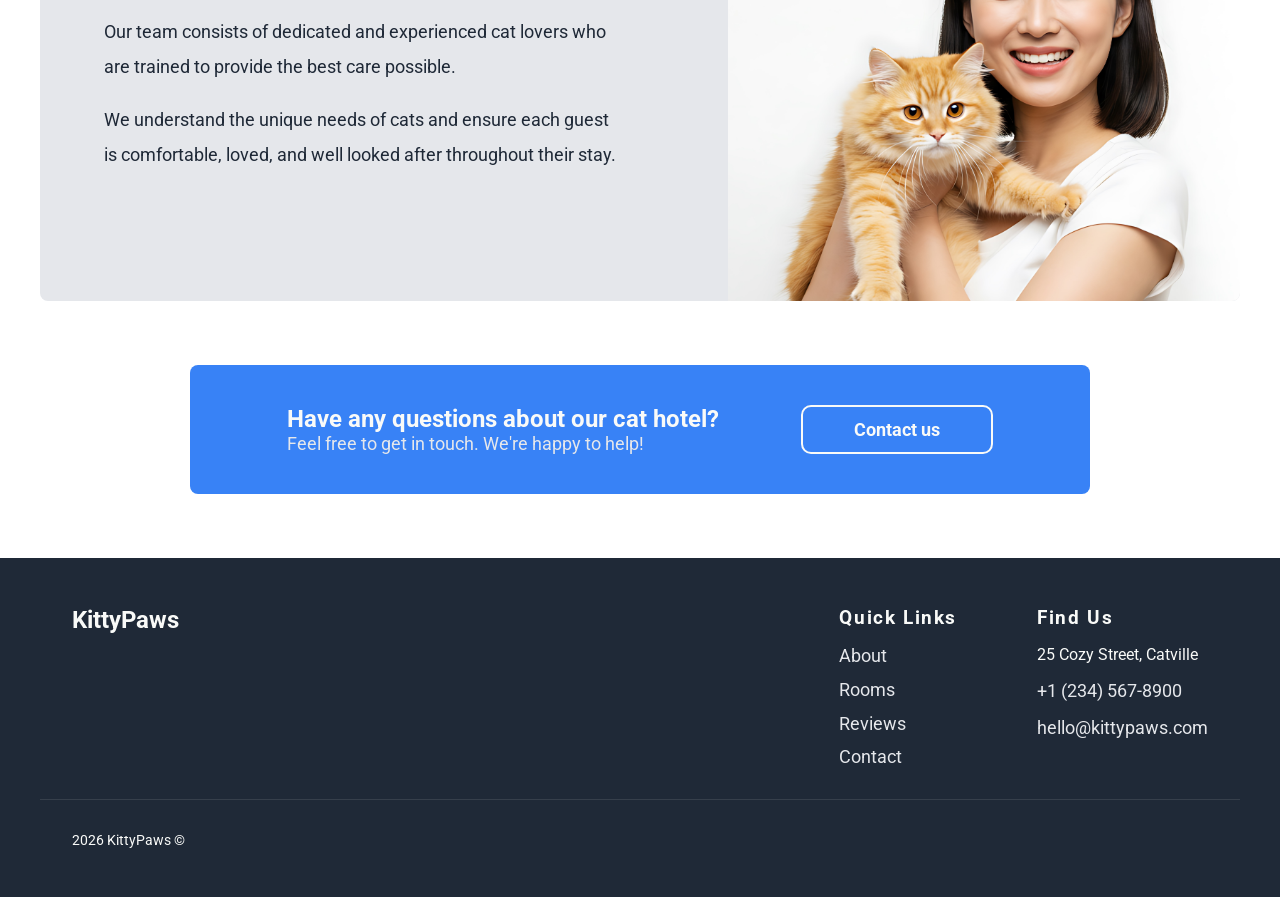
==== commit 8eb0e167: "fix: update footer, improve semantics, and add back-to-top button - Refactored footer layout and sty" ====
--- a/pages/about/about.html
+++ b/pages/about/about.html
@@ -9,18 +9,12 @@
 
     <title>About</title>
   </head>
-  <body class="page">
+  <body class="page" id="top">
     <a class="skip-link" href="#main-content">Skip to main content</a>
 
     <header class="header">
       <div class="container header__inner">
-        <a
-          href="../../index.html"
-          class="header__logo"
-          aria-label="KittyPaws home"
-        >
-          KittyPaws
-        </a>
+        <span class="header__logo"> KittyPaws </span>
 
         <nav class="header__nav" aria-label="Main navigation">
           <a href="./about.html" class="header__link">About</a>
@@ -35,16 +29,11 @@
       <section class="hero" aria-labelledby="about-hero-title">
         <div class="container hero__inner">
           <div class="hero__content">
-            <h1 class="hero__title" id="about-hero-title">
-              About Our Cat Hotel
-            </h1>
+            <h1 class="hero__title" id="about-hero-title">About Our Cat Hotel</h1>
             <p class="hero__text">
-              Welcome to our cat hotel, where your feline friends are treated
-              like family.
+              Welcome to our cat hotel, where your feline friends are treated like family.
             </p>
-            <p class="hero__text">
-              Learn more about what makes us the best choice for your cat.
-            </p>
+            <p class="hero__text">Learn more about what makes us the best choice for your cat.</p>
           </div>
 
           <div class="hero__media">
@@ -63,44 +52,30 @@
         <div class="mission__container">
           <article class="mission__card">
             <div class="mission__img-container">
-              <img
-                src="../../assets/images/about/about-mission.png"
-                alt=""
-                class="mission__img"
-              />
+              <img src="../../assets/images/about/about-mission.png" alt="" class="mission__img" />
             </div>
             <h3 class="mission__card-header">Our Mission</h3>
             <p class="mission__card-text">
-              We strive to provide a calm, safe, and home-like environment for
-              every cat in our care.
+              We strive to provide a calm, safe, and home-like environment for every cat in our
+              care.
             </p>
           </article>
           <article class="mission__card">
             <div class="mission__img-container">
-              <img
-                src="../../assets/images/about/about-facility.png"
-                alt=""
-                class="mission__img"
-              />
+              <img src="../../assets/images/about/about-facility.png" alt="" class="mission__img" />
             </div>
             <h3 class="mission__card-header">Our Facility</h3>
             <p class="mission__card-text">
-              Our cat hotel has cozy suites, fun play areas, quality food, and
-              daily care
+              Our cat hotel has cozy suites, fun play areas, quality food, and daily care
             </p>
           </article>
           <article class="mission__card">
             <div class="mission__img-container">
-              <img
-                src="../../assets/images/about/about-promise.png"
-                alt=""
-                class="mission__img"
-              />
+              <img src="../../assets/images/about/about-promise.png" alt="" class="mission__img" />
             </div>
             <h3 class="mission__card-header">Our Promise</h3>
             <p class="mission__card-text">
-              We treat every cat as our own, giving them the love and attention
-              they deserve.
+              We treat every cat as our own, giving them the love and attention they deserve.
             </p>
           </article>
         </div>
@@ -109,16 +84,14 @@
       <section class="section staff" aria-labelledby="staff-title">
         <div class="staff__container container-flex-center">
           <div class="staff__content">
-            <h2 class="staff__header" id="staff-title">
-              Experienced & Caring Staff
-            </h2>
+            <h2 class="staff__header" id="staff-title">Experienced & Caring Staff</h2>
             <p class="staff__text">
-              Our team consists of dedicated and experienced cat lovers who are
-              trained to provide the best care possible.
+              Our team consists of dedicated and experienced cat lovers who are trained to provide
+              the best care possible.
             </p>
             <p class="staff__text">
-              We understand the unique needs of cats and ensure each guest is
-              comfortable, loved, and well looked after throughout their stay.
+              We understand the unique needs of cats and ensure each guest is comfortable, loved,
+              and well looked after throughout their stay.
             </p>
           </div>
 
@@ -136,19 +109,39 @@
             <h2 class="cta-banner__title" id="about-contact-title">
               Have any questions about our cat hotel?
             </h2>
-            <p class="cta-banner__text">
-              Feel free to get in touch. We're happy to help!
-            </p>
+            <p class="cta-banner__text">Feel free to get in touch. We're happy to help!</p>
           </div>
-          <a href="../contact/contact.html" class="button cta-banner__button"
-            >Contact us</a
-          >
+          <a href="../contact/contact.html" class="button cta-banner__button">Contact us</a>
         </div>
       </section>
     </main>
 
     <footer class="footer">
-      <p class="footer__text">2026 KittyPaws &copy;</p>
+      <div class="container footer__inner">
+        <div class="footer__col footer__brand">
+          <span class="footer__logo">KittyPaws</span>
+        </div>
+
+        <div class="footer__col footer__nav-col">
+          <h4 class="footer__heading">Quick Links</h4>
+          <nav class="footer__nav" aria-label="Footer navigation">
+            <a href="./pages/about/about.html" class="footer__link">About</a>
+            <a href="./pages/rooms/rooms.html" class="footer__link">Rooms</a>
+            <a href="./pages/reviews/reviews.html" class="footer__link">Reviews</a>
+            <a href="./pages/contact/contact.html" class="footer__link">Contact</a>
+          </nav>
+        </div>
+
+        <div class="footer__col footer__contact-col">
+          <h4 class="footer__heading">Find Us</h4>
+          <span>25 Cozy Street, Catville</span>
+          <a href="tel:+12345678900" class="footer__link">+1 (234) 567-8900</a>
+          <a href="mailto:hello@kittypaws.com" class="footer__link">hello@kittypaws.com</a>
+        </div>
+      </div>
+
+      <p class="footer__copyright">2026 KittyPaws &copy;</p>
     </footer>
+    <a href="#top" class="back-to-top" aria-label="Back to Top"> &uarr; </a>
   </body>
 </html>
--- a/assets/css/main.css
+++ b/assets/css/main.css
@@ -20,7 +20,7 @@
   /*-------------------- TYPOGRAPHY --------------------*/
 
   /* Font family */
-  --font-family-base: "Roboto", sans-serif;
+  --font-family-base: 'Roboto', sans-serif;
 
   /* Font sizes */
   --font-size-xl: 3rem;
@@ -47,29 +47,29 @@
 }
 
 @font-face {
-  font-family: "Roboto";
-  src: url("../fonts/roboto/Roboto-LightItalic.ttf") format("truetype");
+  font-family: 'Roboto';
+  src: url('../fonts/roboto/Roboto-LightItalic.ttf') format('truetype');
   font-weight: 300;
   font-style: italic;
 }
 
 @font-face {
-  font-family: "Roboto";
-  src: url("../fonts/roboto/Roboto-Regular.ttf") format("truetype");
+  font-family: 'Roboto';
+  src: url('../fonts/roboto/Roboto-Regular.ttf') format('truetype');
   font-weight: 400;
   font-style: normal;
 }
 
 @font-face {
-  font-family: "Roboto";
-  src: url("../fonts/roboto/Roboto-Bold.ttf") format("truetype");
+  font-family: 'Roboto';
+  src: url('../fonts/roboto/Roboto-Bold.ttf') format('truetype');
   font-weight: 700;
   font-style: normal;
 }
 
 @font-face {
-  font-family: "Roboto";
-  src: url("../fonts/roboto/Roboto-ExtraBold.ttf") format("truetype");
+  font-family: 'Roboto';
+  src: url('../fonts/roboto/Roboto-ExtraBold.ttf') format('truetype');
   font-weight: 800;
   font-style: normal;
 }
@@ -85,6 +85,7 @@
   margin: 0;
   padding: 0;
   overflow-x: hidden;
+  scroll-behavior: smooth;
 }
 
 body {
@@ -191,6 +192,8 @@
 .footer__text {
   font-size: var(--font-size-sm);
   color: var(--color-text-inverse);
+  max-width: 1200px;
+  margin: auto;
 }
 
 .hero {
@@ -295,6 +298,105 @@
   text-align: center;
 }
 
+/* Footer Section */
+
+.footer {
+  background-color: var(--color-bg-dark);
+  color: var(--color-text-inverse);
+  padding: 3rem 0;
+  text-align: start;
+}
+
+.footer__inner {
+  display: flex;
+  gap: 5rem;
+}
+
+.footer__col {
+  display: flex;
+  flex-direction: column;
+  gap: 1rem;
+}
+
+.footer__heading {
+  font-size: 1.2rem;
+  font-weight: 600;
+  color: var(--color-text-inverse);
+  letter-spacing: 0.1rem;
+  margin-bottom: 0.5rem;
+  margin: 0;
+}
+
+.footer__logo {
+  font-size: var(--font-size-md);
+  font-weight: var(--font-weight-bold);
+  color: var(--color-text-inverse);
+  text-decoration: none;
+}
+
+.footer__logo:hover {
+  color: var(--color-cta-button);
+}
+
+.footer__nav {
+  display: flex;
+  flex-direction: column;
+  gap: 0.8rem;
+}
+
+.footer__nav-col {
+  margin-left: auto;
+}
+
+.footer__link {
+  font-size: var(--font-size-sm);
+  color: var(--color-text-secondary);
+  text-decoration: none;
+}
+
+.footer__link:hover {
+  color: var(--color-text-inverse);
+}
+
+.footer__address {
+  font-style: normal;
+  color: #cbd5e0;
+  line-height: 1.8;
+  font-size: 1rem;
+  display: flex;
+  flex-direction: column;
+  gap: 1rem;
+}
+
+.footer__copyright {
+  font-size: 0.9rem;
+  border-top: 1px solid rgba(255, 255, 255, 0.1);
+  margin: 2rem auto 0;
+  max-width: 1200px;
+  padding: 2rem 2rem 0 2rem;
+}
+
+.back-to-top {
+  position: fixed;
+  bottom: 2rem;
+  right: 2rem;
+  background-color: var(--color-accent);
+  color: white;
+  padding: 0.8rem 1.2rem;
+  border-radius: 1rem;
+  text-decoration: none;
+  font-size: 1.5rem;
+  box-shadow: 0 4px 8px rgba(0, 0, 0, 0.2);
+  transition:
+    opacity 0.3s ease,
+    background-color 0.3s ease;
+}
+
+.back-to-top:hover {
+  color: var(--color-text-primary);
+  background-color: var(--color-bg-light);
+}
+
 @media (max-width: 900px) {
   .header__inner {
     gap: 1.5rem;
@@ -331,6 +433,33 @@
 
   .cta-banner__content {
     max-width: 100%;
+  }
+
+  .footer__inner {
+    flex-direction: column;
+    gap: 2rem;
+    text-align: center;
+    align-items: center;
+  }
+  .footer__copyright {
+    margin-top: 3rem;
+  }
+
+  .footer__nav {
+    align-items: center;
+  }
+
+  .footer__nav-col {
+    margin: 0;
+  }
+
+  .footer__copyright {
+    margin-top: 3rem;
+    text-align: center;
+  }
+
+  .back-to-top {
+    padding: 0.4rem 0.8rem;
   }
 }
 
--- a/pages/about/about.css
+++ b/pages/about/about.css
@@ -71,7 +71,7 @@
 
 .mission__header::before,
 .mission__header::after {
-  content: "";
+  content: '';
   flex: 1;
   height: 1px;
   background-color: var(--color-border);
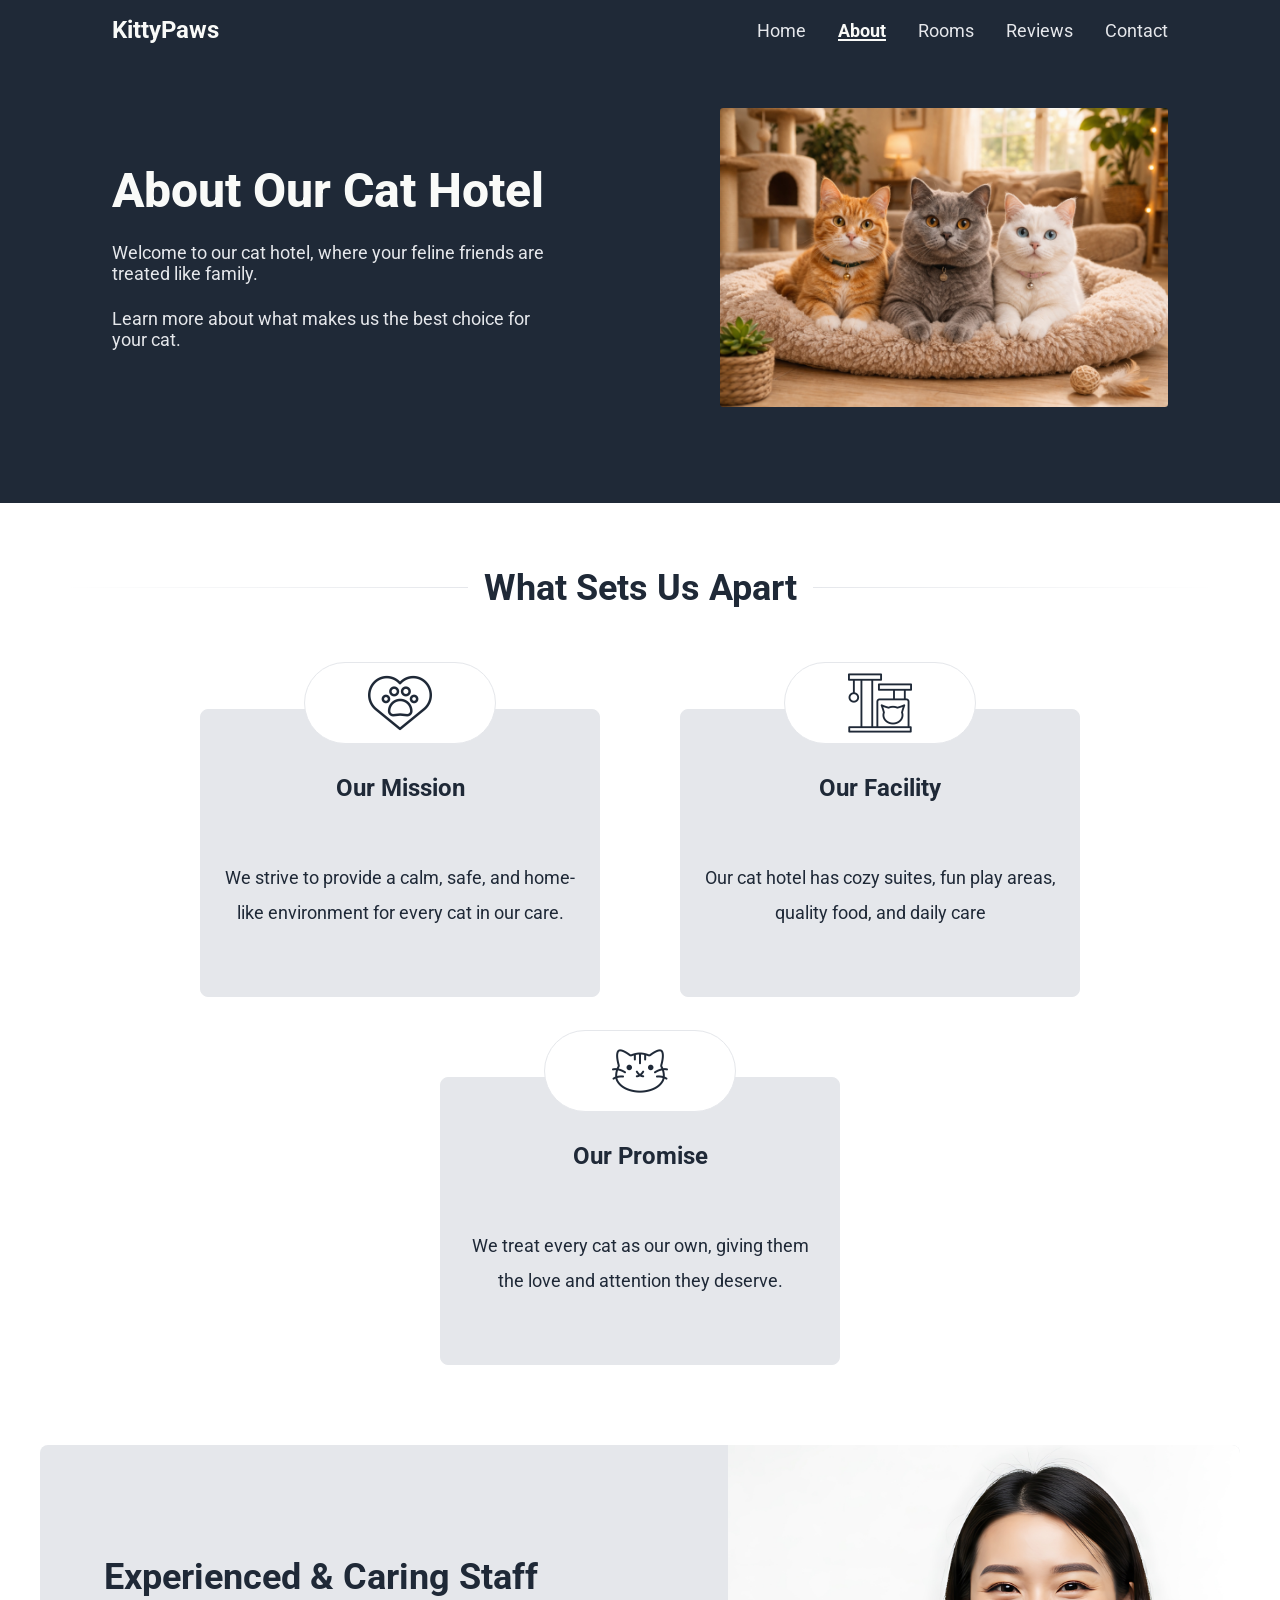
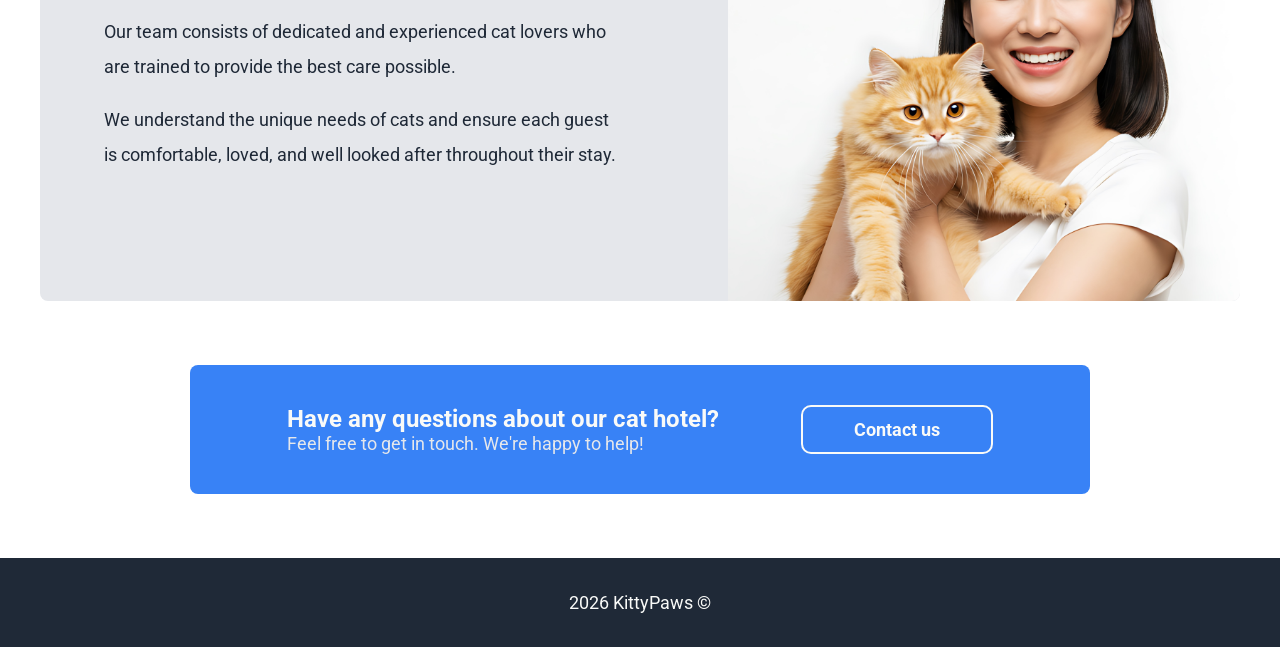
==== commit 5dc0f674: "fix header navigation and add mobile menu" ====
--- a/pages/about/about.html
+++ b/pages/about/about.html
@@ -9,19 +9,54 @@
 
     <title>About</title>
   </head>
-  <body class="page" id="top">
+  <body class="page">
     <a class="skip-link" href="#main-content">Skip to main content</a>
 
     <header class="header">
       <div class="container header__inner">
-        <span class="header__logo"> KittyPaws </span>
+        <p class="header__logo">
+          KittyPaws
+        </p>
+
+        <input
+          type="checkbox"
+          id="mobile-menu-toggle"
+          class="header__menu-toggle"
+          aria-label="Main menu"
+          aria-controls="mobile-main-navigation"
+        />
 
         <nav class="header__nav" aria-label="Main navigation">
-          <a href="./about.html" class="header__link">About</a>
+          <a href="../../index.html" class="header__link">Home</a>
+          <span class="header__link" aria-current="page">About</span>
           <a href="../rooms/rooms.html" class="header__link">Rooms</a>
           <a href="../reviews/reviews.html" class="header__link">Reviews</a>
           <a href="../contact/contact.html" class="header__link">Contact</a>
         </nav>
+
+        <div class="header__mobile-menu">
+          <label
+            for="mobile-menu-toggle"
+            class="header__menu-button"
+            aria-hidden="true"
+          >
+            <span class="header__menu-line"></span>
+            <span class="header__menu-line"></span>
+            <span class="header__menu-line"></span>
+          </label>
+
+          <nav
+            class="header__mobile-nav"
+            id="mobile-main-navigation"
+            aria-label="Mobile navigation"
+          >
+            <a href="../../index.html" class="header__mobile-link">Home</a>
+            <span class="header__mobile-link" aria-current="page">About</span>
+            <a href="../rooms/rooms.html" class="header__mobile-link">Rooms</a>
+            <a href="../reviews/reviews.html" class="header__mobile-link">Reviews</a>
+            <a href="../contact/contact.html" class="header__mobile-link">Contact</a>
+          </nav>
+        </div>
       </div>
     </header>
 
@@ -29,11 +64,16 @@
       <section class="hero" aria-labelledby="about-hero-title">
         <div class="container hero__inner">
           <div class="hero__content">
-            <h1 class="hero__title" id="about-hero-title">About Our Cat Hotel</h1>
+            <h1 class="hero__title" id="about-hero-title">
+              About Our Cat Hotel
+            </h1>
             <p class="hero__text">
-              Welcome to our cat hotel, where your feline friends are treated like family.
+              Welcome to our cat hotel, where your feline friends are treated
+              like family.
             </p>
-            <p class="hero__text">Learn more about what makes us the best choice for your cat.</p>
+            <p class="hero__text">
+              Learn more about what makes us the best choice for your cat.
+            </p>
           </div>
 
           <div class="hero__media">
@@ -52,30 +92,44 @@
         <div class="mission__container">
           <article class="mission__card">
             <div class="mission__img-container">
-              <img src="../../assets/images/about/about-mission.png" alt="" class="mission__img" />
+              <img
+                src="../../assets/images/about/about-mission.png"
+                alt=""
+                class="mission__img"
+              />
             </div>
             <h3 class="mission__card-header">Our Mission</h3>
             <p class="mission__card-text">
-              We strive to provide a calm, safe, and home-like environment for every cat in our
-              care.
+              We strive to provide a calm, safe, and home-like environment for
+              every cat in our care.
             </p>
           </article>
           <article class="mission__card">
             <div class="mission__img-container">
-              <img src="../../assets/images/about/about-facility.png" alt="" class="mission__img" />
+              <img
+                src="../../assets/images/about/about-facility.png"
+                alt=""
+                class="mission__img"
+              />
             </div>
             <h3 class="mission__card-header">Our Facility</h3>
             <p class="mission__card-text">
-              Our cat hotel has cozy suites, fun play areas, quality food, and daily care
+              Our cat hotel has cozy suites, fun play areas, quality food, and
+              daily care
             </p>
           </article>
           <article class="mission__card">
             <div class="mission__img-container">
-              <img src="../../assets/images/about/about-promise.png" alt="" class="mission__img" />
+              <img
+                src="../../assets/images/about/about-promise.png"
+                alt=""
+                class="mission__img"
+              />
             </div>
             <h3 class="mission__card-header">Our Promise</h3>
             <p class="mission__card-text">
-              We treat every cat as our own, giving them the love and attention they deserve.
+              We treat every cat as our own, giving them the love and attention
+              they deserve.
             </p>
           </article>
         </div>
@@ -84,14 +138,16 @@
       <section class="section staff" aria-labelledby="staff-title">
         <div class="staff__container container-flex-center">
           <div class="staff__content">
-            <h2 class="staff__header" id="staff-title">Experienced & Caring Staff</h2>
+            <h2 class="staff__header" id="staff-title">
+              Experienced & Caring Staff
+            </h2>
             <p class="staff__text">
-              Our team consists of dedicated and experienced cat lovers who are trained to provide
-              the best care possible.
+              Our team consists of dedicated and experienced cat lovers who are
+              trained to provide the best care possible.
             </p>
             <p class="staff__text">
-              We understand the unique needs of cats and ensure each guest is comfortable, loved,
-              and well looked after throughout their stay.
+              We understand the unique needs of cats and ensure each guest is
+              comfortable, loved, and well looked after throughout their stay.
             </p>
           </div>
 
@@ -109,39 +165,19 @@
             <h2 class="cta-banner__title" id="about-contact-title">
               Have any questions about our cat hotel?
             </h2>
-            <p class="cta-banner__text">Feel free to get in touch. We're happy to help!</p>
+            <p class="cta-banner__text">
+              Feel free to get in touch. We're happy to help!
+            </p>
           </div>
-          <a href="../contact/contact.html" class="button cta-banner__button">Contact us</a>
+          <a href="../contact/contact.html" class="button cta-banner__button"
+            >Contact us</a
+          >
         </div>
       </section>
     </main>
 
     <footer class="footer">
-      <div class="container footer__inner">
-        <div class="footer__col footer__brand">
-          <span class="footer__logo">KittyPaws</span>
-        </div>
-
-        <div class="footer__col footer__nav-col">
-          <h4 class="footer__heading">Quick Links</h4>
-          <nav class="footer__nav" aria-label="Footer navigation">
-            <a href="./pages/about/about.html" class="footer__link">About</a>
-            <a href="./pages/rooms/rooms.html" class="footer__link">Rooms</a>
-            <a href="./pages/reviews/reviews.html" class="footer__link">Reviews</a>
-            <a href="./pages/contact/contact.html" class="footer__link">Contact</a>
-          </nav>
-        </div>
-
-        <div class="footer__col footer__contact-col">
-          <h4 class="footer__heading">Find Us</h4>
-          <span>25 Cozy Street, Catville</span>
-          <a href="tel:+12345678900" class="footer__link">+1 (234) 567-8900</a>
-          <a href="mailto:hello@kittypaws.com" class="footer__link">hello@kittypaws.com</a>
-        </div>
-      </div>
-
-      <p class="footer__copyright">2026 KittyPaws &copy;</p>
+      <p class="footer__text">2026 KittyPaws &copy;</p>
     </footer>
-    <a href="#top" class="back-to-top" aria-label="Back to Top"> &uarr; </a>
   </body>
 </html>
--- a/assets/css/main.css
+++ b/assets/css/main.css
@@ -1,6 +1,4 @@
 :root {
-  /*-------------------- COLORS --------------------*/
-
   /* Backgrounds */
   --color-bg-light: #e5e7eb;
   --color-bg-dark: #1f2937;
@@ -20,7 +18,7 @@
   /*-------------------- TYPOGRAPHY --------------------*/
 
   /* Font family */
-  --font-family-base: 'Roboto', sans-serif;
+  --font-family-base: "Roboto", sans-serif;
 
   /* Font sizes */
   --font-size-xl: 3rem;
@@ -47,29 +45,29 @@
 }
 
 @font-face {
-  font-family: 'Roboto';
-  src: url('../fonts/roboto/Roboto-LightItalic.ttf') format('truetype');
+  font-family: "Roboto";
+  src: url("../fonts/roboto/Roboto-LightItalic.ttf") format("truetype");
   font-weight: 300;
   font-style: italic;
 }
 
 @font-face {
-  font-family: 'Roboto';
-  src: url('../fonts/roboto/Roboto-Regular.ttf') format('truetype');
+  font-family: "Roboto";
+  src: url("../fonts/roboto/Roboto-Regular.ttf") format("truetype");
   font-weight: 400;
   font-style: normal;
 }
 
 @font-face {
-  font-family: 'Roboto';
-  src: url('../fonts/roboto/Roboto-Bold.ttf') format('truetype');
+  font-family: "Roboto";
+  src: url("../fonts/roboto/Roboto-Bold.ttf") format("truetype");
   font-weight: 700;
   font-style: normal;
 }
 
 @font-face {
-  font-family: 'Roboto';
-  src: url('../fonts/roboto/Roboto-ExtraBold.ttf') format('truetype');
+  font-family: "Roboto";
+  src: url("../fonts/roboto/Roboto-ExtraBold.ttf") format("truetype");
   font-weight: 800;
   font-style: normal;
 }
@@ -85,7 +83,6 @@
   margin: 0;
   padding: 0;
   overflow-x: hidden;
-  scroll-behavior: smooth;
 }
 
 body {
@@ -142,6 +139,13 @@
 }
 
 .header {
+  height: 3.75rem;
+  position: fixed;
+  top: 0;
+  left: 0;
+  right: 0;
+  z-index: 10;
+  width: 100%;
   background-color: var(--color-bg-dark);
   padding: 1rem 5rem;
 }
@@ -151,10 +155,13 @@
   justify-content: space-between;
   align-items: center;
   gap: 2rem;
+  position: relative;
 }
 
 .header__logo {
+  margin: 0;
   font-size: var(--font-size-md);
+  line-height: 1.1667;
   font-weight: var(--font-weight-bold);
   color: var(--color-text-inverse);
   text-decoration: none;
@@ -168,13 +175,27 @@
 }
 
 .header__link {
+  display: inline-block;
   font-size: var(--font-size-sm);
+  line-height: 1.1667;
+  font-weight: var(--font-weight-regular);
   color: var(--color-text-secondary);
   text-decoration: none;
+  transition:
+    color 0.2s ease,
+    box-shadow 0.2s ease,
+    transform 0.2s ease;
+}
+
+.header__link[aria-current="page"] {
+  font-weight: var(--font-weight-bold);
+  color: var(--color-text-inverse);
+  box-shadow: inset 0 -2px 0 var(--color-text-inverse);
 }
 
 .header__link:hover {
   color: var(--color-text-inverse);
+  transform: translateY(-2px);
 }
 
 .header__link:focus-visible {
@@ -183,6 +204,100 @@
   border-radius: var(--border-radius-primary);
 }
 
+.header__menu-toggle,
+.header__mobile-menu,
+.header__menu-button,
+.header__mobile-nav {
+  display: none;
+}
+
+.header__mobile-menu {
+  position: absolute;
+  top: 0;
+  right: 1rem;
+  overflow: hidden;
+  border: 2px solid transparent;
+  border-radius: 1rem;
+  background-color: color-mix(in srgb, var(--color-bg-dark) 92%, transparent);
+  box-shadow: 0 18px 36px rgba(0, 0, 0, 0.22);
+}
+
+.header__menu-button {
+  position: absolute;
+  top: 0;
+  right: 0;
+  align-items: center;
+  justify-content: center;
+  width: 2.75rem;
+  height: 2.75rem;
+  padding: 0;
+  border: 0;
+  border-radius: 0.75rem;
+  background-color: color-mix(in srgb, var(--color-bg-dark) 92%, transparent);
+  cursor: pointer;
+  -webkit-tap-highlight-color: transparent;
+  tap-highlight-color: transparent;
+  user-select: none;
+  transition: background-color 0.25s ease;
+}
+
+.header__menu-line {
+  position: absolute;
+  width: 1.4rem;
+  height: 0.13rem;
+  border-radius: 999px;
+  background-color: var(--color-text-inverse);
+  transition: transform 0.25s ease, opacity 0.25s ease;
+}
+
+.header__menu-line:nth-child(1) {
+  transform: translateY(-0.4rem);
+}
+
+.header__menu-line:nth-child(2) {
+  transform: translateY(0);
+}
+
+.header__menu-line:nth-child(3) {
+  transform: translateY(0.4rem);
+}
+
+.header__mobile-nav {
+  flex-direction: column;
+  gap: 0.95rem;
+  padding: 1.15rem 3.6rem 1.15rem 1.25rem;
+}
+
+.header__mobile-link {
+  color: var(--color-text-inverse);
+  font-size: 1.05rem;
+  font-weight: var(--font-weight-bold);
+  line-height: 1.25;
+  text-align: left;
+  text-decoration: none;
+}
+
+.header__mobile-link[aria-current="page"] {
+  text-decoration: underline;
+  text-decoration-thickness: 2px;
+  text-underline-offset: 0.22em;
+}
+
+.header__mobile-link:hover {
+  color: var(--color-accent);
+}
+
+.header__mobile-link:focus-visible {
+  outline: 2px solid var(--color-text-inverse);
+  outline-offset: 4px;
+  border-radius: var(--border-radius-primary);
+}
+
+main {
+  flex: 1;
+  padding-top: 3.75rem;
+}
+
 .footer {
   padding: 1rem 0;
   background-color: var(--color-bg-dark);
@@ -192,8 +307,6 @@
 .footer__text {
   font-size: var(--font-size-sm);
   color: var(--color-text-inverse);
-  max-width: 1200px;
-  margin: auto;
 }
 
 .hero {
@@ -298,105 +411,6 @@
   text-align: center;
 }
 
-/* Footer Section */
-
-.footer {
-  background-color: var(--color-bg-dark);
-  color: var(--color-text-inverse);
-  padding: 3rem 0;
-  text-align: start;
-}
-
-.footer__inner {
-  display: flex;
-  gap: 5rem;
-}
-
-.footer__col {
-  display: flex;
-  flex-direction: column;
-  gap: 1rem;
-}
-
-.footer__heading {
-  font-size: 1.2rem;
-  font-weight: 600;
-  color: var(--color-text-inverse);
-  letter-spacing: 0.1rem;
-  margin-bottom: 0.5rem;
-  margin: 0;
-}
-
-.footer__logo {
-  font-size: var(--font-size-md);
-  font-weight: var(--font-weight-bold);
-  color: var(--color-text-inverse);
-  text-decoration: none;
-}
-
-.footer__logo:hover {
-  color: var(--color-cta-button);
-}
-
-.footer__nav {
-  display: flex;
-  flex-direction: column;
-  gap: 0.8rem;
-}
-
-.footer__nav-col {
-  margin-left: auto;
-}
-
-.footer__link {
-  font-size: var(--font-size-sm);
-  color: var(--color-text-secondary);
-  text-decoration: none;
-}
-
-.footer__link:hover {
-  color: var(--color-text-inverse);
-}
-
-.footer__address {
-  font-style: normal;
-  color: #cbd5e0;
-  line-height: 1.8;
-  font-size: 1rem;
-  display: flex;
-  flex-direction: column;
-  gap: 1rem;
-}
-
-.footer__copyright {
-  font-size: 0.9rem;
-  border-top: 1px solid rgba(255, 255, 255, 0.1);
-  margin: 2rem auto 0;
-  max-width: 1200px;
-  padding: 2rem 2rem 0 2rem;
-}
-
-.back-to-top {
-  position: fixed;
-  bottom: 2rem;
-  right: 2rem;
-  background-color: var(--color-accent);
-  color: white;
-  padding: 0.8rem 1.2rem;
-  border-radius: 1rem;
-  text-decoration: none;
-  font-size: 1.5rem;
-  box-shadow: 0 4px 8px rgba(0, 0, 0, 0.2);
-  transition:
-    opacity 0.3s ease,
-    background-color 0.3s ease;
-}
-
-.back-to-top:hover {
-  color: var(--color-text-primary);
-  background-color: var(--color-bg-light);
-}
-
 @media (max-width: 900px) {
   .header__inner {
     gap: 1.5rem;
@@ -434,33 +448,6 @@
   .cta-banner__content {
     max-width: 100%;
   }
-
-  .footer__inner {
-    flex-direction: column;
-    gap: 2rem;
-    text-align: center;
-    align-items: center;
-  }
-  .footer__copyright {
-    margin-top: 3rem;
-  }
-
-  .footer__nav {
-    align-items: center;
-  }
-
-  .footer__nav-col {
-    margin: 0;
-  }
-
-  .footer__copyright {
-    margin-top: 3rem;
-    text-align: center;
-  }
-
-  .back-to-top {
-    padding: 0.4rem 0.8rem;
-  }
 }
 
 @media (max-width: 700px) {
@@ -473,24 +460,99 @@
   }
 
   .header__inner {
+    flex-direction: row;
+    justify-content: space-between;
     align-items: center;
-    flex-direction: column;
-    gap: 0.5rem;
+    gap: 1rem;
   }
 
   .header__nav {
+    display: none;
+  }
+
+  .header__menu-button {
+    display: flex;
+    z-index: 4;
+    pointer-events: none;
+  }
+
+  .header__menu-toggle {
+    display: block;
+    position: absolute;
+    top: calc(50% - 1.375rem);
+    right: 1rem;
+    width: 2.75rem;
+    height: 2.75rem;
+    margin: 0;
+    opacity: 0;
+    appearance: none;
+    cursor: pointer;
+    z-index: 5;
+  }
+
+  .header__mobile-menu {
+    display: block;
+    top: calc(50% - 1.375rem);
+    width: 2.75rem;
+    height: 2.75rem;
+    transition: width 0.28s ease, height 0.28s ease;
+    z-index: 3;
+  }
+
+  .header__mobile-nav {
+    display: flex;
     width: 100%;
-    align-items: center;
-    flex-direction: column;
-    gap: 0.25rem;
-    justify-content: center;
-  }
-
-  .header__link {
-    display: block;
-    width: 100%;
-    padding: 0.5rem 0;
-    text-align: center;
+    height: 100%;
+    align-items: flex-start;
+    opacity: 0;
+    visibility: hidden;
+    pointer-events: none;
+    transform: translateY(0.35rem);
+    transition: opacity 0.18s ease, transform 0.18s ease, visibility 0s linear 0.18s;
+  }
+
+  .header__menu-toggle:checked ~ .header__mobile-menu {
+    width: 9.5rem;
+    height: 12.9rem;
+    border-color: var(--color-accent);
+  }
+
+  .header__menu-toggle:checked ~ .header__mobile-menu .header__mobile-nav {
+    opacity: 1;
+    visibility: visible;
+    pointer-events: auto;
+    transform: translateY(0);
+    transition-delay: 0.12s, 0.12s, 0s;
+  }
+
+  .header__menu-toggle:checked ~ .header__mobile-menu .header__menu-button {
+    background-color: var(--color-bg-dark);
+  }
+
+  .header__menu-toggle:focus-visible ~ .header__mobile-menu {
+    box-shadow:
+      0 0 0 3px var(--color-text-inverse),
+      0 18px 36px rgba(0, 0, 0, 0.22);
+  }
+
+  .header__menu-toggle:checked:focus-visible ~ .header__mobile-menu {
+    box-shadow: 0 18px 36px rgba(0, 0, 0, 0.22);
+  }
+
+  .header__menu-toggle:checked:focus-visible ~ .header__mobile-menu .header__menu-button {
+    box-shadow: inset 0 0 0 2px var(--color-text-inverse);
+  }
+
+  .header__menu-toggle:checked ~ .header__mobile-menu .header__menu-line:nth-child(1) {
+    transform: translateY(0) rotate(45deg);
+  }
+
+  .header__menu-toggle:checked ~ .header__mobile-menu .header__menu-line:nth-child(2) {
+    opacity: 0;
+  }
+
+  .header__menu-toggle:checked ~ .header__mobile-menu .header__menu-line:nth-child(3) {
+    transform: translateY(0) rotate(-45deg);
   }
 
   .hero {
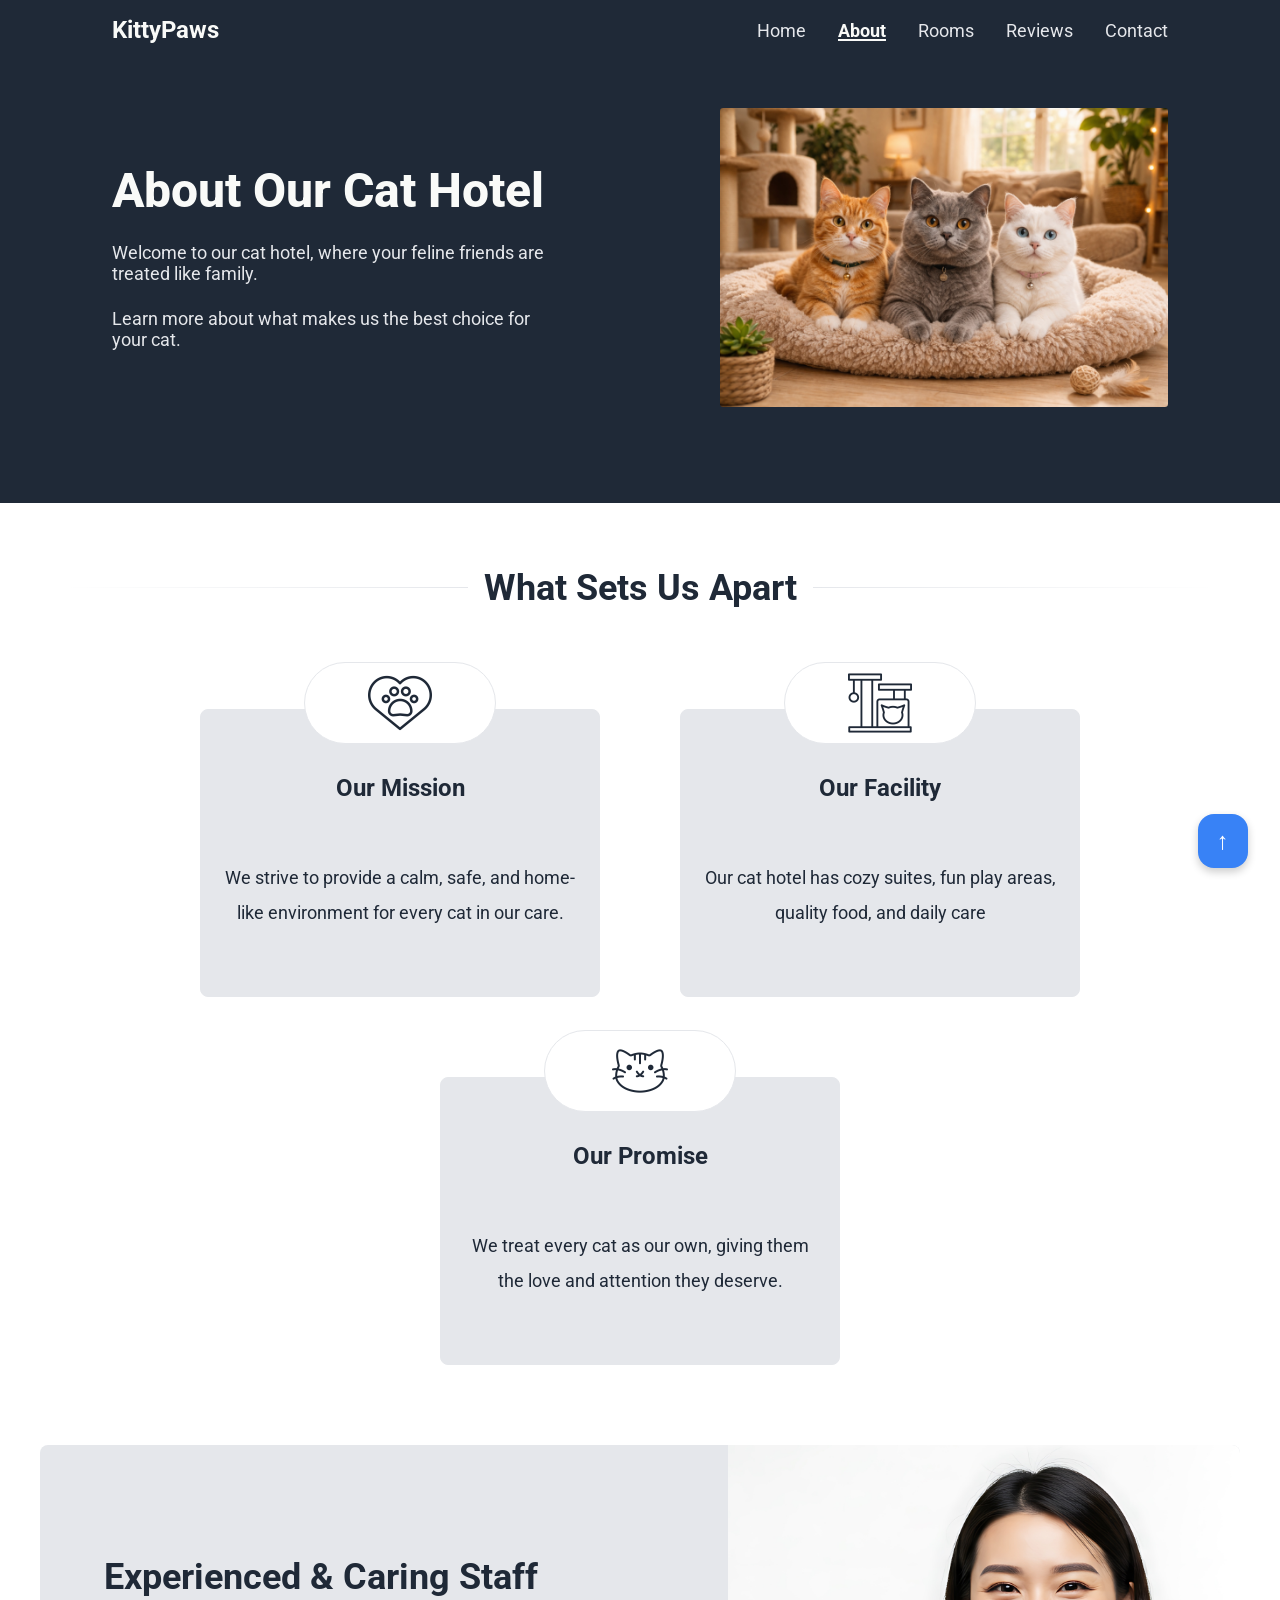
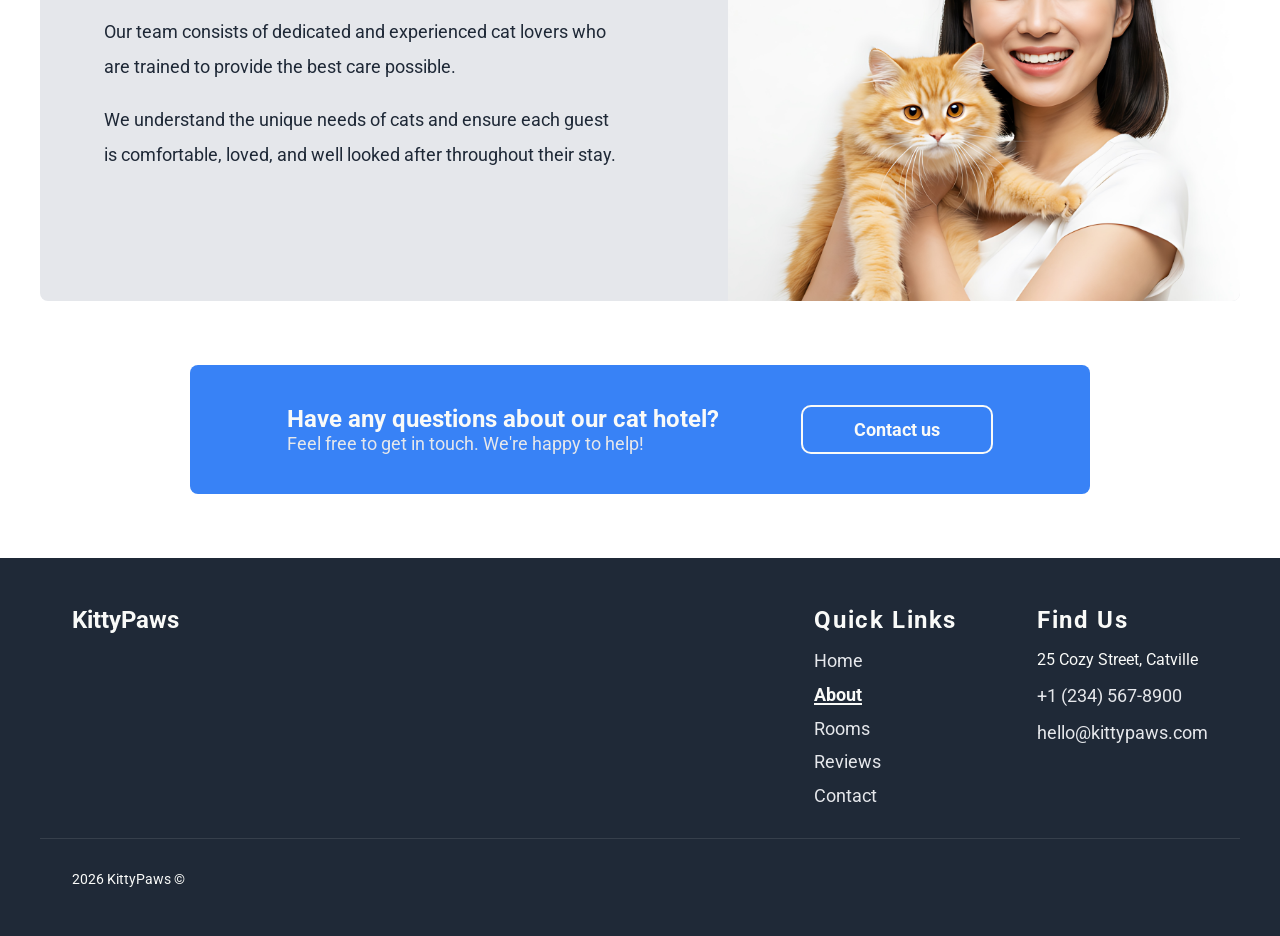
==== commit d5e0ebd8: "feat: add global footer, back-to-top button , fixed semantics - Implemented a semantic Global Footer" ====
--- a/pages/about/about.html
+++ b/pages/about/about.html
@@ -9,14 +9,12 @@
 
     <title>About</title>
   </head>
-  <body class="page">
+  <body class="page" id="top">
     <a class="skip-link" href="#main-content">Skip to main content</a>
 
     <header class="header">
       <div class="container header__inner">
-        <p class="header__logo">
-          KittyPaws
-        </p>
+        <p class="header__logo">KittyPaws</p>
 
         <input
           type="checkbox"
@@ -35,11 +33,7 @@
         </nav>
 
         <div class="header__mobile-menu">
-          <label
-            for="mobile-menu-toggle"
-            class="header__menu-button"
-            aria-hidden="true"
-          >
+          <label for="mobile-menu-toggle" class="header__menu-button" aria-hidden="true">
             <span class="header__menu-line"></span>
             <span class="header__menu-line"></span>
             <span class="header__menu-line"></span>
@@ -64,16 +58,11 @@
       <section class="hero" aria-labelledby="about-hero-title">
         <div class="container hero__inner">
           <div class="hero__content">
-            <h1 class="hero__title" id="about-hero-title">
-              About Our Cat Hotel
-            </h1>
+            <h1 class="hero__title" id="about-hero-title">About Our Cat Hotel</h1>
             <p class="hero__text">
-              Welcome to our cat hotel, where your feline friends are treated
-              like family.
+              Welcome to our cat hotel, where your feline friends are treated like family.
             </p>
-            <p class="hero__text">
-              Learn more about what makes us the best choice for your cat.
-            </p>
+            <p class="hero__text">Learn more about what makes us the best choice for your cat.</p>
           </div>
 
           <div class="hero__media">
@@ -92,44 +81,30 @@
         <div class="mission__container">
           <article class="mission__card">
             <div class="mission__img-container">
-              <img
-                src="../../assets/images/about/about-mission.png"
-                alt=""
-                class="mission__img"
-              />
+              <img src="../../assets/images/about/about-mission.png" alt="" class="mission__img" />
             </div>
             <h3 class="mission__card-header">Our Mission</h3>
             <p class="mission__card-text">
-              We strive to provide a calm, safe, and home-like environment for
-              every cat in our care.
+              We strive to provide a calm, safe, and home-like environment for every cat in our
+              care.
             </p>
           </article>
           <article class="mission__card">
             <div class="mission__img-container">
-              <img
-                src="../../assets/images/about/about-facility.png"
-                alt=""
-                class="mission__img"
-              />
+              <img src="../../assets/images/about/about-facility.png" alt="" class="mission__img" />
             </div>
             <h3 class="mission__card-header">Our Facility</h3>
             <p class="mission__card-text">
-              Our cat hotel has cozy suites, fun play areas, quality food, and
-              daily care
+              Our cat hotel has cozy suites, fun play areas, quality food, and daily care
             </p>
           </article>
           <article class="mission__card">
             <div class="mission__img-container">
-              <img
-                src="../../assets/images/about/about-promise.png"
-                alt=""
-                class="mission__img"
-              />
+              <img src="../../assets/images/about/about-promise.png" alt="" class="mission__img" />
             </div>
             <h3 class="mission__card-header">Our Promise</h3>
             <p class="mission__card-text">
-              We treat every cat as our own, giving them the love and attention
-              they deserve.
+              We treat every cat as our own, giving them the love and attention they deserve.
             </p>
           </article>
         </div>
@@ -138,16 +113,14 @@
       <section class="section staff" aria-labelledby="staff-title">
         <div class="staff__container container-flex-center">
           <div class="staff__content">
-            <h2 class="staff__header" id="staff-title">
-              Experienced & Caring Staff
-            </h2>
+            <h2 class="staff__header" id="staff-title">Experienced & Caring Staff</h2>
             <p class="staff__text">
-              Our team consists of dedicated and experienced cat lovers who are
-              trained to provide the best care possible.
+              Our team consists of dedicated and experienced cat lovers who are trained to provide
+              the best care possible.
             </p>
             <p class="staff__text">
-              We understand the unique needs of cats and ensure each guest is
-              comfortable, loved, and well looked after throughout their stay.
+              We understand the unique needs of cats and ensure each guest is comfortable, loved,
+              and well looked after throughout their stay.
             </p>
           </div>
 
@@ -165,19 +138,40 @@
             <h2 class="cta-banner__title" id="about-contact-title">
               Have any questions about our cat hotel?
             </h2>
-            <p class="cta-banner__text">
-              Feel free to get in touch. We're happy to help!
-            </p>
+            <p class="cta-banner__text">Feel free to get in touch. We're happy to help!</p>
           </div>
-          <a href="../contact/contact.html" class="button cta-banner__button"
-            >Contact us</a
-          >
+          <a href="../contact/contact.html" class="button cta-banner__button">Contact us</a>
         </div>
       </section>
     </main>
 
     <footer class="footer">
-      <p class="footer__text">2026 KittyPaws &copy;</p>
+      <div class="container footer__inner">
+        <div class="footer__col footer__brand">
+          <span class="footer__logo">KittyPaws</span>
+        </div>
+
+        <div class="footer__col footer__nav-col">
+          <h4 class="footer__heading">Quick Links</h4>
+          <nav class="footer__nav" aria-label="Footer navigation">
+            <a href="../../index.html" class="footer__link">Home</a>
+            <span class="footer__link" aria-current="page">About</span>
+            <a href="../rooms/rooms.html" class="footer__link">Rooms</a>
+            <a href="../reviews/reviews.html" class="footer__link">Reviews</a>
+            <a href="../contact/contact.html" class="footer__link">Contact</a>
+          </nav>
+        </div>
+
+        <div class="footer__col footer__contact-col">
+          <h4 class="footer__heading">Find Us</h4>
+          <span>25 Cozy Street, Catville</span>
+          <a href="tel:+12345678900" class="footer__link">+1 (234) 567-8900</a>
+          <a href="mailto:hello@kittypaws.com" class="footer__link">hello@kittypaws.com</a>
+        </div>
+      </div>
+
+      <p class="footer__copyright">2026 KittyPaws &copy;</p>
     </footer>
+    <a href="#top" class="back-to-top" aria-label="Back to Top"> &uarr; </a>
   </body>
 </html>
--- a/assets/css/main.css
+++ b/assets/css/main.css
@@ -18,7 +18,7 @@
   /*-------------------- TYPOGRAPHY --------------------*/
 
   /* Font family */
-  --font-family-base: "Roboto", sans-serif;
+  --font-family-base: 'Roboto', sans-serif;
 
   /* Font sizes */
   --font-size-xl: 3rem;
@@ -45,29 +45,29 @@
 }
 
 @font-face {
-  font-family: "Roboto";
-  src: url("../fonts/roboto/Roboto-LightItalic.ttf") format("truetype");
+  font-family: 'Roboto';
+  src: url('../fonts/roboto/Roboto-LightItalic.ttf') format('truetype');
   font-weight: 300;
   font-style: italic;
 }
 
 @font-face {
-  font-family: "Roboto";
-  src: url("../fonts/roboto/Roboto-Regular.ttf") format("truetype");
+  font-family: 'Roboto';
+  src: url('../fonts/roboto/Roboto-Regular.ttf') format('truetype');
   font-weight: 400;
   font-style: normal;
 }
 
 @font-face {
-  font-family: "Roboto";
-  src: url("../fonts/roboto/Roboto-Bold.ttf") format("truetype");
+  font-family: 'Roboto';
+  src: url('../fonts/roboto/Roboto-Bold.ttf') format('truetype');
   font-weight: 700;
   font-style: normal;
 }
 
 @font-face {
-  font-family: "Roboto";
-  src: url("../fonts/roboto/Roboto-ExtraBold.ttf") format("truetype");
+  font-family: 'Roboto';
+  src: url('../fonts/roboto/Roboto-ExtraBold.ttf') format('truetype');
   font-weight: 800;
   font-style: normal;
 }
@@ -83,6 +83,7 @@
   margin: 0;
   padding: 0;
   overflow-x: hidden;
+  scroll-behavior: smooth;
 }
 
 body {
@@ -174,7 +175,8 @@
   justify-content: flex-end;
 }
 
-.header__link {
+.header__link,
+.footer__link {
   display: inline-block;
   font-size: var(--font-size-sm);
   line-height: 1.1667;
@@ -187,18 +189,21 @@
     transform 0.2s ease;
 }
 
-.header__link[aria-current="page"] {
+.header__link[aria-current='page'],
+.footer__link[aria-current='page'] {
   font-weight: var(--font-weight-bold);
   color: var(--color-text-inverse);
   box-shadow: inset 0 -2px 0 var(--color-text-inverse);
 }
 
-.header__link:hover {
+.header__link:hover,
+.footer__link:hover {
   color: var(--color-text-inverse);
   transform: translateY(-2px);
 }
 
-.header__link:focus-visible {
+.header__link:focus-visible,
+.footer__link:focus-visible {
   outline: 2px solid var(--color-text-inverse);
   outline-offset: 4px;
   border-radius: var(--border-radius-primary);
@@ -216,7 +221,7 @@
   top: 0;
   right: 1rem;
   overflow: hidden;
-  border: 2px solid transparent;
+  /* border: 2px solid transparent; */
   border-radius: 1rem;
   background-color: color-mix(in srgb, var(--color-bg-dark) 92%, transparent);
   box-shadow: 0 18px 36px rgba(0, 0, 0, 0.22);
@@ -247,7 +252,9 @@
   height: 0.13rem;
   border-radius: 999px;
   background-color: var(--color-text-inverse);
-  transition: transform 0.25s ease, opacity 0.25s ease;
+  transition:
+    transform 0.25s ease,
+    opacity 0.25s ease;
 }
 
 .header__menu-line:nth-child(1) {
@@ -277,7 +284,7 @@
   text-decoration: none;
 }
 
-.header__mobile-link[aria-current="page"] {
+.header__mobile-link[aria-current='page'] {
   text-decoration: underline;
   text-decoration-thickness: 2px;
   text-underline-offset: 0.22em;
@@ -296,17 +303,6 @@
 main {
   flex: 1;
   padding-top: 3.75rem;
-}
-
-.footer {
-  padding: 1rem 0;
-  background-color: var(--color-bg-dark);
-  text-align: center;
-}
-
-.footer__text {
-  font-size: var(--font-size-sm);
-  color: var(--color-text-inverse);
 }
 
 .hero {
@@ -411,6 +407,95 @@
   text-align: center;
 }
 
+/* Footer Section */
+
+.footer {
+  background-color: var(--color-bg-dark);
+  color: var(--color-text-inverse);
+  padding: 3rem 0;
+  text-align: start;
+}
+
+.footer__inner {
+  display: flex;
+  gap: 5rem;
+}
+
+.footer__col {
+  display: flex;
+  flex-direction: column;
+  gap: 1rem;
+}
+
+.footer__heading {
+  font-size: var(--font-size-md);
+  font-weight: var(--font-weight-bold);
+  color: var(--color-text-inverse);
+  letter-spacing: 0.1rem;
+  margin: 0;
+}
+
+.footer__logo {
+  font-size: var(--font-size-md);
+  font-weight: var(--font-weight-bold);
+  color: var(--color-text-inverse);
+  text-decoration: none;
+}
+
+.footer__nav {
+  display: flex;
+  flex-direction: column;
+  gap: 0.8rem;
+}
+
+.footer__link {
+  width: fit-content;
+}
+
+.footer__nav-col {
+  margin-left: auto;
+}
+
+.footer__address {
+  font-style: normal;
+  color: #cbd5e0;
+  line-height: 1.8;
+  font-size: 1rem;
+  display: flex;
+  flex-direction: column;
+  gap: 1rem;
+}
+
+.footer__copyright {
+  font-size: 0.9rem;
+  border-top: 1px solid rgba(255, 255, 255, 0.1);
+  margin: 2rem auto 0;
+  max-width: 1200px;
+  padding: 2rem 2rem 0 2rem;
+}
+
+.back-to-top {
+  position: fixed;
+  bottom: 2rem;
+  right: 2rem;
+  background-color: var(--color-accent);
+  color: white;
+  padding: 0.8rem 1.2rem;
+  border-radius: 1rem;
+  text-decoration: none;
+  font-size: 1.5rem;
+  box-shadow: 0 4px 8px rgba(0, 0, 0, 0.2);
+  transition:
+    opacity 0.3s ease,
+    background-color 0.3s ease;
+  z-index: 10;
+}
+
+.back-to-top:hover {
+  color: var(--color-text-primary);
+  background-color: var(--color-bg-light);
+}
+
 @media (max-width: 900px) {
   .header__inner {
     gap: 1.5rem;
@@ -447,6 +532,33 @@
 
   .cta-banner__content {
     max-width: 100%;
+  }
+
+  .footer__inner {
+    flex-direction: column;
+    gap: 2rem;
+    text-align: center;
+    align-items: center;
+  }
+  .footer__copyright {
+    margin-top: 3rem;
+  }
+
+  .footer__nav {
+    align-items: center;
+  }
+
+  .footer__nav-col {
+    margin: 0;
+  }
+
+  .footer__copyright {
+    margin-top: 3rem;
+    text-align: center;
+  }
+
+  .back-to-top {
+    padding: 0.5rem 1rem;
   }
 }
 
@@ -495,7 +607,9 @@
     top: calc(50% - 1.375rem);
     width: 2.75rem;
     height: 2.75rem;
-    transition: width 0.28s ease, height 0.28s ease;
+    transition:
+      width 0.28s ease,
+      height 0.28s ease;
     z-index: 3;
   }
 
@@ -508,7 +622,10 @@
     visibility: hidden;
     pointer-events: none;
     transform: translateY(0.35rem);
-    transition: opacity 0.18s ease, transform 0.18s ease, visibility 0s linear 0.18s;
+    transition:
+      opacity 0.18s ease,
+      transform 0.18s ease,
+      visibility 0s linear 0.18s;
   }
 
   .header__menu-toggle:checked ~ .header__mobile-menu {
@@ -569,6 +686,7 @@
 
   .cta-banner__inner {
     padding: 2rem;
+    border-radius: 0%;
   }
 
   .cta-banner__title {
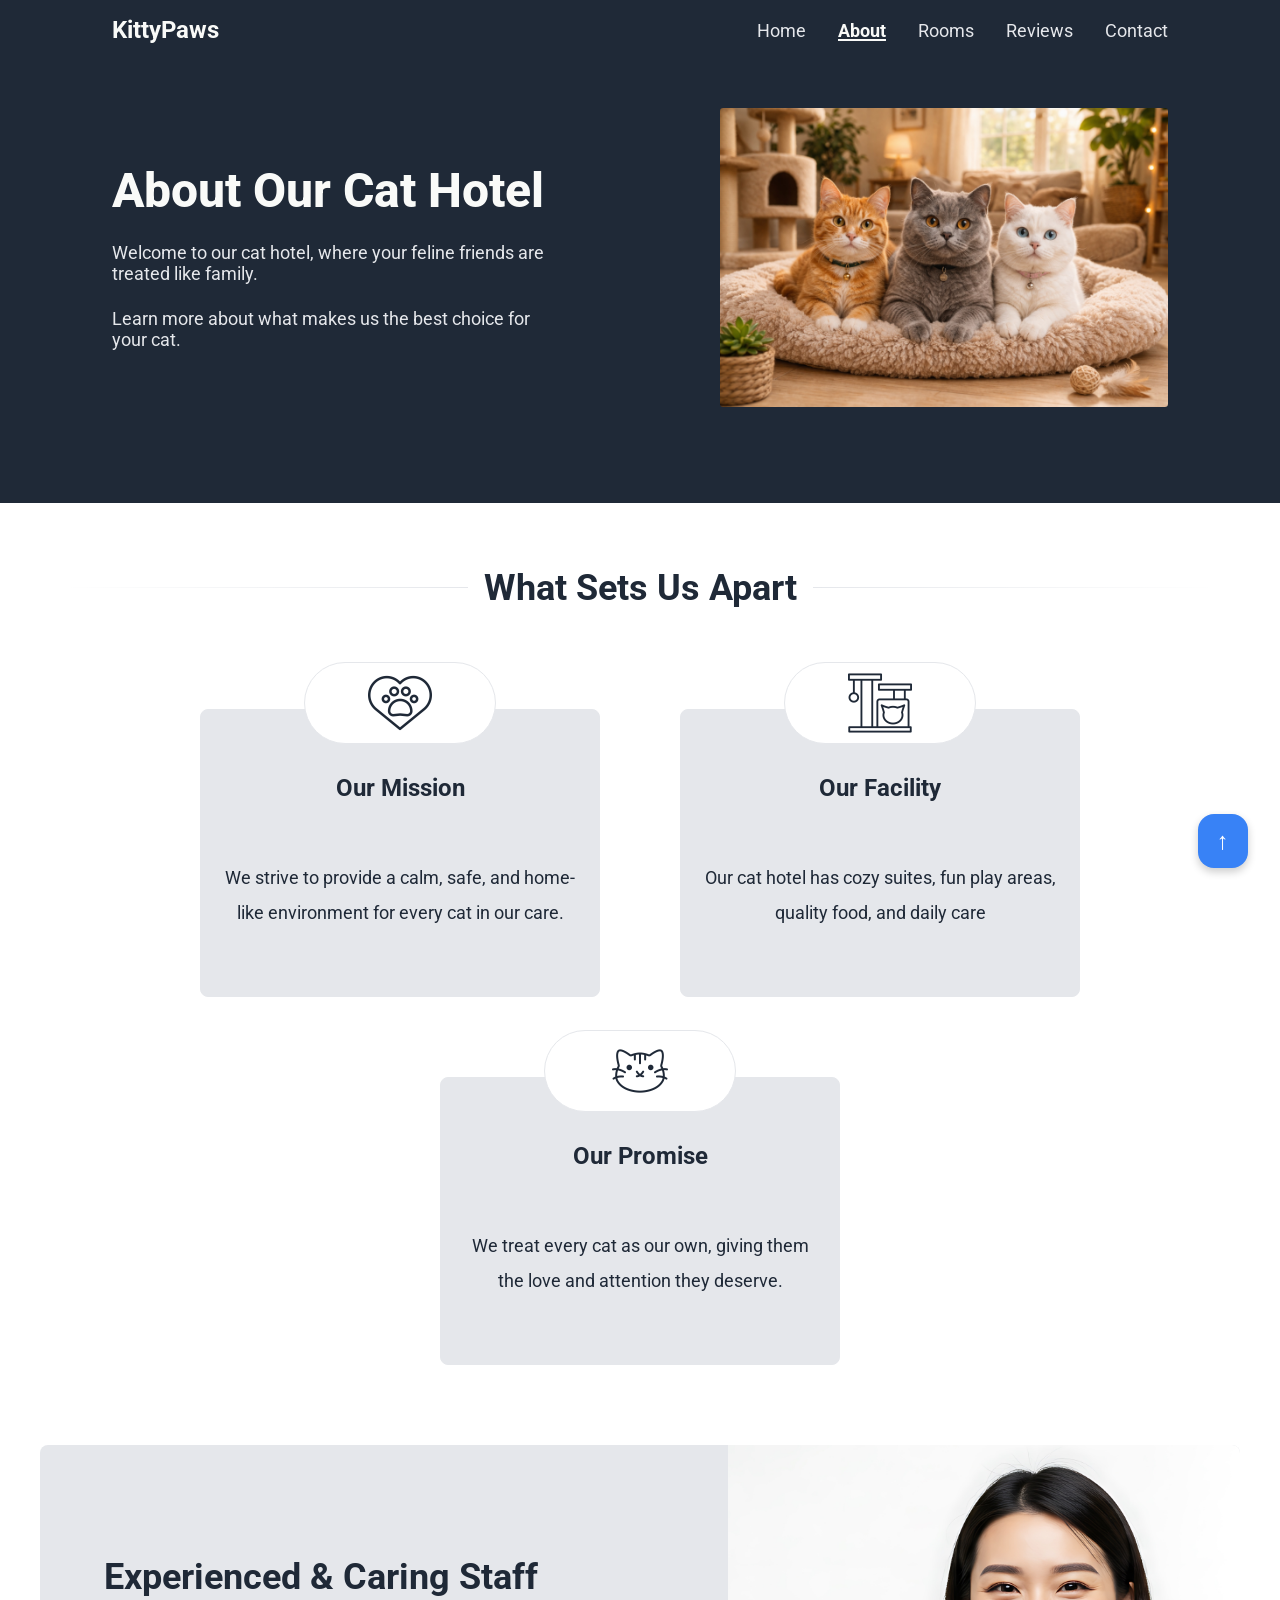
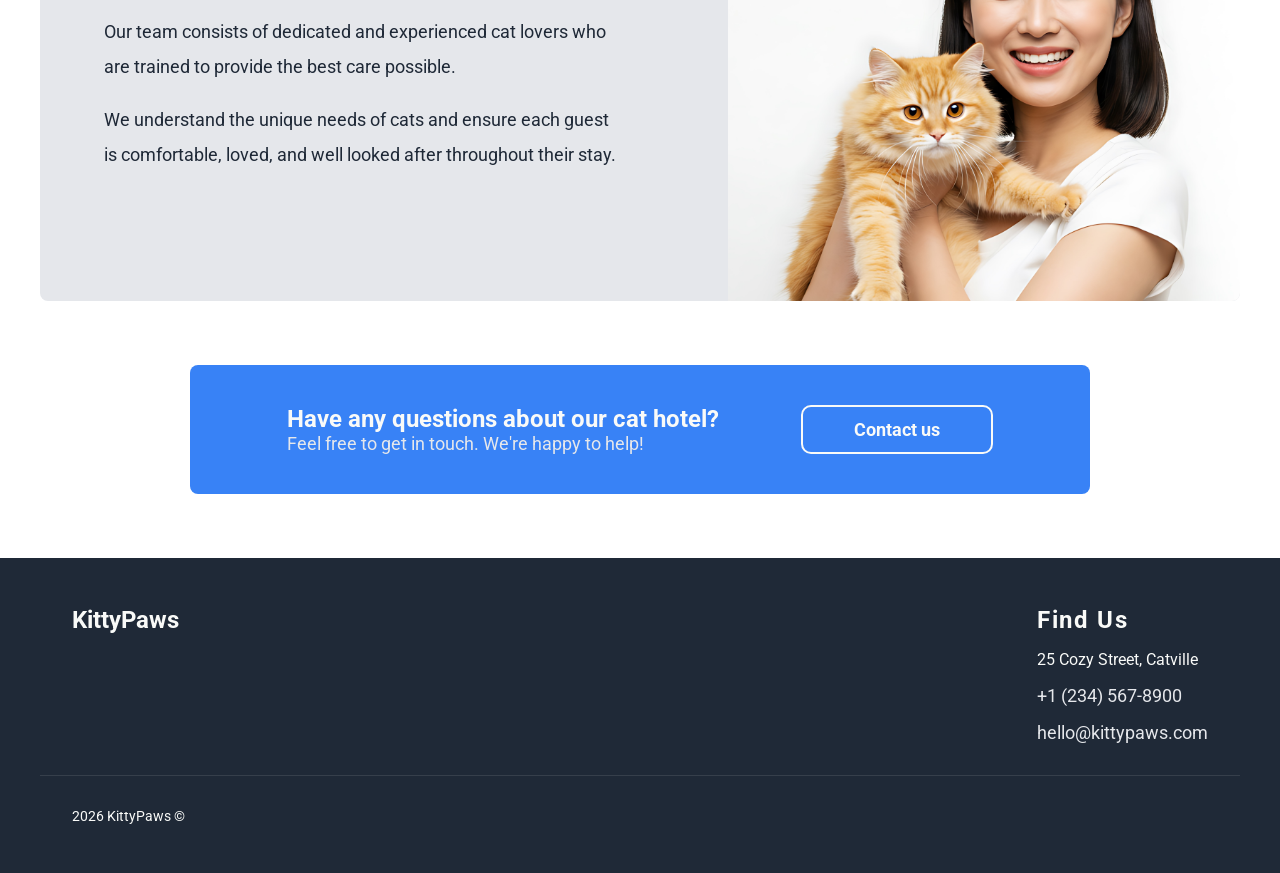
==== commit 1a531c6b: "refactor: remove footer navigation Deleted the navigation links from the footer component to simplif" ====
--- a/pages/about/about.html
+++ b/pages/about/about.html
@@ -151,17 +151,6 @@
           <span class="footer__logo">KittyPaws</span>
         </div>
 
-        <div class="footer__col footer__nav-col">
-          <h4 class="footer__heading">Quick Links</h4>
-          <nav class="footer__nav" aria-label="Footer navigation">
-            <a href="../../index.html" class="footer__link">Home</a>
-            <span class="footer__link" aria-current="page">About</span>
-            <a href="../rooms/rooms.html" class="footer__link">Rooms</a>
-            <a href="../reviews/reviews.html" class="footer__link">Reviews</a>
-            <a href="../contact/contact.html" class="footer__link">Contact</a>
-          </nav>
-        </div>
-
         <div class="footer__col footer__contact-col">
           <h4 class="footer__heading">Find Us</h4>
           <span>25 Cozy Street, Catville</span>
--- a/assets/css/main.css
+++ b/assets/css/main.css
@@ -113,12 +113,14 @@
   text-decoration: none;
 }
 
-.button:focus-visible {
+.button:focus-visible,
+.back-to-top:focus-visible {
   outline: 3px solid var(--color-text-inverse);
   outline-offset: 3px;
 }
 
-.button:hover {
+.button:hover,
+.back-to-top:hover {
   filter: brightness(1.15);
   transform: translateY(-2px);
   box-shadow: 0 6px 16px rgba(0, 0, 0, 0.2);
@@ -427,6 +429,10 @@
   gap: 1rem;
 }
 
+.footer__contact-col {
+  margin-left: auto;
+}
+
 .footer__heading {
   font-size: var(--font-size-md);
   font-weight: var(--font-weight-bold);
@@ -445,15 +451,11 @@
 .footer__nav {
   display: flex;
   flex-direction: column;
-  gap: 0.8rem;
+  gap: 1rem;
 }
 
 .footer__link {
   width: fit-content;
-}
-
-.footer__nav-col {
-  margin-left: auto;
 }
 
 .footer__address {
@@ -491,11 +493,6 @@
   z-index: 10;
 }
 
-.back-to-top:hover {
-  color: var(--color-text-primary);
-  background-color: var(--color-bg-light);
-}
-
 @media (max-width: 900px) {
   .header__inner {
     gap: 1.5rem;
@@ -532,6 +529,10 @@
 
   .cta-banner__content {
     max-width: 100%;
+  }
+
+  .footer__contact-col {
+    margin-left: 0;
   }
 
   .footer__inner {
@@ -548,8 +549,8 @@
     align-items: center;
   }
 
-  .footer__nav-col {
-    margin: 0;
+  .footer__col {
+    align-items: center;
   }
 
   .footer__copyright {
